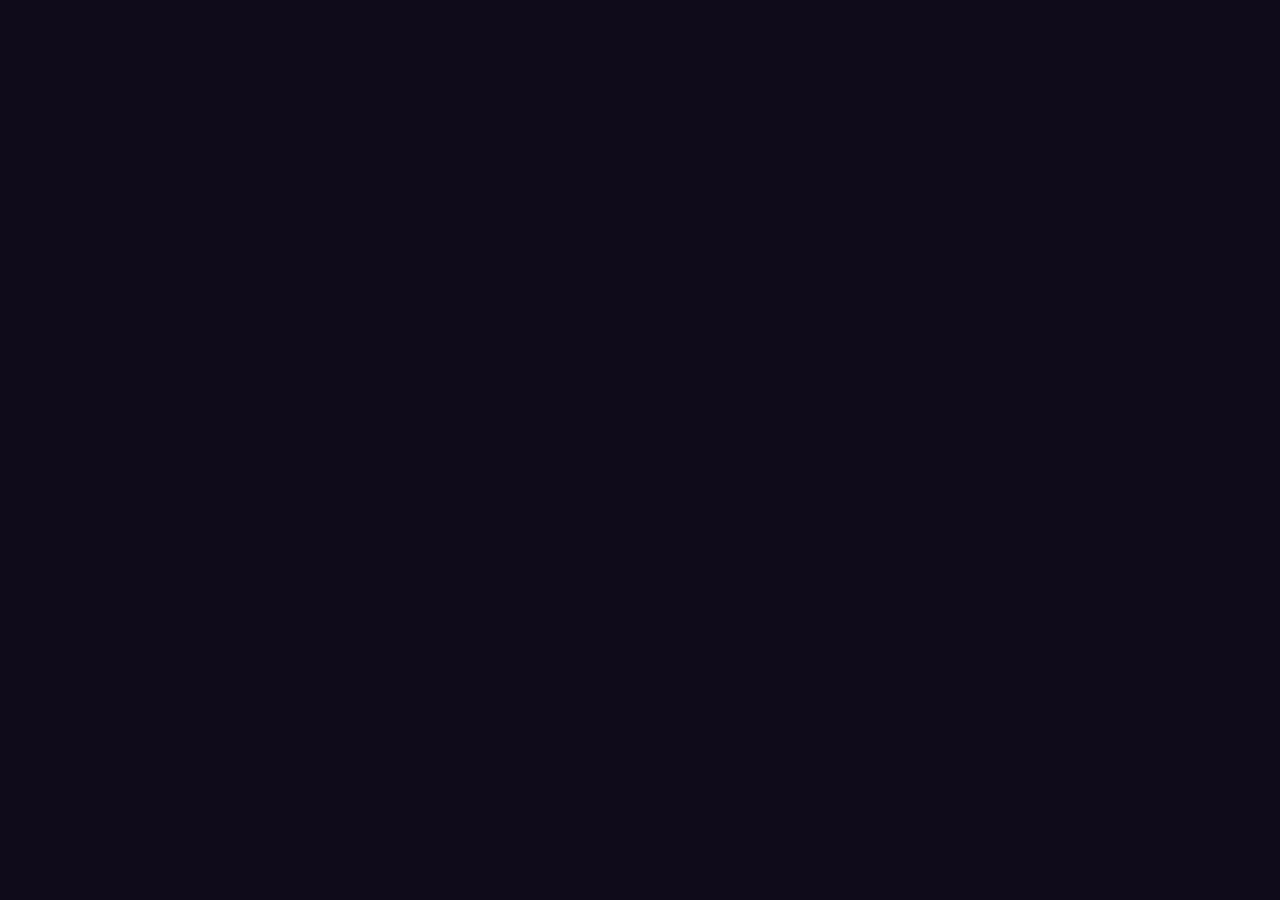
==== index.html @ a84cd0fb "Add joke generator single-page React app Single-file React app that calls the Anthropic Messages API" ====
<!DOCTYPE html>
<html lang="en">
  <head>
    <meta charset="UTF-8" />
    <meta name="viewport" content="width=device-width, initial-scale=1.0" />
    <title>Joke Generator</title>
    <script src="https://cdn.tailwindcss.com"></script>
    <script src="https://unpkg.com/react@18/umd/react.production.min.js"></script>
    <script src="https://unpkg.com/react-dom@18/umd/react-dom.production.min.js"></script>
    <script src="https://unpkg.com/@babel/standalone/babel.min.js"></script>
    <link
      href="https://fonts.googleapis.com/css2?family=Inter:wght@400;500;600;700;800&display=swap"
      rel="stylesheet"
    />
    <script>
      tailwind.config = {
        theme: {
          extend: {
            fontFamily: {
              sans: ["Inter", "system-ui", "sans-serif"],
            },
            colors: {
              stage: {
                900: "#0f0b1a",
                800: "#1a1328",
                700: "#251c36",
                600: "#302544",
              },
              spotlight: {
                400: "#f5c542",
                500: "#e5a828",
                600: "#c98f1a",
              },
              neon: {
                pink: "#ff6b9d",
                purple: "#c084fc",
                blue: "#60a5fa",
              },
            },
          },
        },
      };
    </script>
    <style>
      body {
        background-color: #0f0b1a;
      }
      @keyframes fadeInUp {
        from {
          opacity: 0;
          transform: translateY(20px);
        }
        to {
          opacity: 1;
          transform: translateY(0);
        }
      }
      @keyframes shimmer {
        0% {
          background-position: -200% 0;
        }
        100% {
          background-position: 200% 0;
        }
      }
      @keyframes pulse-glow {
        0%,
        100% {
          box-shadow: 0 0 20px rgba(245, 197, 66, 0.15);
        }
        50% {
          box-shadow: 0 0 40px rgba(245, 197, 66, 0.3);
        }
      }
      @keyframes spotlight-sweep {
        0% {
          opacity: 0.03;
          transform: translateX(-50%) rotate(-5deg);
        }
        50% {
          opacity: 0.07;
          transform: translateX(0%) rotate(0deg);
        }
        100% {
          opacity: 0.03;
          transform: translateX(50%) rotate(5deg);
        }
      }
      .joke-card-enter {
        animation: fadeInUp 0.4s ease-out forwards;
      }
      .shimmer-loading {
        background: linear-gradient(
          90deg,
          #251c36 25%,
          #302544 50%,
          #251c36 75%
        );
        background-size: 200% 100%;
        animation: shimmer 1.5s infinite;
      }
      .spotlight-bg {
        animation: spotlight-sweep 8s ease-in-out infinite alternate;
      }
      .input-glow:focus {
        animation: pulse-glow 2s ease-in-out infinite;
      }
    </style>
  </head>
  <body class="font-sans text-white min-h-screen">
    <div id="root"></div>
    <script type="text/babel">
      const { useState, useRef, useCallback } = React;

      const ANTHROPIC_SYSTEM_PROMPT = `You are a world-class comedy writer specializing in observational humor, in the style of Jerry Seinfeld, John Mulaney, and Nate Bargatze. Your job is to write brilliant, clean jokes about a given topic.

Rules:
- Write between 5 and 10 jokes
- Every joke must be CLEAN and family-friendly. No profanity, no shock humor, no crude or sexual content.
- Focus on observational comedy: find the absurdity in everyday things, clever wordplay, and smart setups with satisfying punchlines.
- Mix formats: some one-liners, some short setup-punchline jokes, and some brief observational bits (2-3 sentences max).
- Be witty and intelligent. Reward the audience for thinking.
- Avoid hacky, groan-worthy puns or generic dad jokes. If you use a pun, it must be genuinely clever.
- Each joke should feel like it could be part of a stand-up set — natural, conversational, with good rhythm.
- Do NOT repeat the same structural pattern for every joke. Vary the format and approach.

Output format:
Return ONLY a JSON array of strings, where each string is one joke. No markdown, no commentary, no numbering inside the strings. Example:
["First joke here.", "Second joke here. With a punchline.", "Third joke."]`;

      function MicrophoneIcon({ className }) {
        return (
          <svg
            className={className}
            viewBox="0 0 24 24"
            fill="none"
            stroke="currentColor"
            strokeWidth="1.5"
            strokeLinecap="round"
            strokeLinejoin="round"
          >
            <path d="M12 1a3 3 0 0 0-3 3v8a3 3 0 0 0 6 0V4a3 3 0 0 0-3-3z" />
            <path d="M19 10v2a7 7 0 0 1-14 0v-2" />
            <line x1="12" y1="19" x2="12" y2="23" />
            <line x1="8" y1="23" x2="16" y2="23" />
          </svg>
        );
      }

      function CopyIcon({ className }) {
        return (
          <svg
            className={className}
            viewBox="0 0 24 24"
            fill="none"
            stroke="currentColor"
            strokeWidth="2"
            strokeLinecap="round"
            strokeLinejoin="round"
          >
            <rect x="9" y="9" width="13" height="13" rx="2" ry="2" />
            <path d="M5 15H4a2 2 0 0 1-2-2V4a2 2 0 0 1 2-2h9a2 2 0 0 1 2 2v1" />
          </svg>
        );
      }

      function CheckIcon({ className }) {
        return (
          <svg
            className={className}
            viewBox="0 0 24 24"
            fill="none"
            stroke="currentColor"
            strokeWidth="2"
            strokeLinecap="round"
            strokeLinejoin="round"
          >
            <polyline points="20 6 9 17 4 12" />
          </svg>
        );
      }

      function SparkleIcon({ className }) {
        return (
          <svg className={className} viewBox="0 0 24 24" fill="currentColor">
            <path d="M12 0L14.59 8.41L23 11L14.59 13.59L12 22L9.41 13.59L1 11L9.41 8.41L12 0Z" />
          </svg>
        );
      }

      function JokeCard({ joke, index, total }) {
        const [copied, setCopied] = useState(false);

        const handleCopy = useCallback(() => {
          navigator.clipboard.writeText(joke).then(() => {
            setCopied(true);
            setTimeout(() => setCopied(false), 2000);
          });
        }, [joke]);

        return (
          <div
            className="joke-card-enter group relative"
            style={{ animationDelay: `${index * 80}ms`, opacity: 0 }}
          >
            <div className="relative bg-gradient-to-br from-stage-700/80 to-stage-800/80 backdrop-blur-sm border border-white/[0.06] rounded-2xl p-6 hover:border-spotlight-400/20 transition-all duration-300 hover:shadow-lg hover:shadow-spotlight-400/5">
              <div className="flex items-start gap-4">
                <span className="flex-shrink-0 w-8 h-8 rounded-full bg-spotlight-400/10 text-spotlight-400 flex items-center justify-center text-sm font-semibold border border-spotlight-400/20">
                  {index + 1}
                </span>
                <p className="flex-1 text-gray-200 leading-relaxed text-[15px] pt-1">
                  {joke}
                </p>
                <button
                  onClick={handleCopy}
                  className="flex-shrink-0 p-2 rounded-lg text-gray-500 hover:text-spotlight-400 hover:bg-spotlight-400/10 transition-all duration-200 opacity-0 group-hover:opacity-100"
                  title="Copy joke"
                >
                  {copied ? (
                    <CheckIcon className="w-4 h-4 text-green-400" />
                  ) : (
                    <CopyIcon className="w-4 h-4" />
                  )}
                </button>
              </div>
            </div>
          </div>
        );
      }

      function LoadingSkeleton() {
        const messages = [
          "Writing material\u2026",
          "Workshopping punchlines\u2026",
          "Timing the delivery\u2026",
          "Rehearsing in the mirror\u2026",
          "Reading the room\u2026",
        ];
        const [msgIndex, setMsgIndex] = useState(0);

        React.useEffect(() => {
          const interval = setInterval(() => {
            setMsgIndex((i) => (i + 1) % messages.length);
          }, 2200);
          return () => clearInterval(interval);
        }, []);

        return (
          <div className="space-y-4 mt-10">
            <div className="flex items-center justify-center gap-3 mb-8">
              <div className="relative">
                <MicrophoneIcon className="w-6 h-6 text-spotlight-400 animate-bounce" />
              </div>
              <p className="text-spotlight-400 font-medium text-lg">
                {messages[msgIndex]}
              </p>
            </div>
            {[...Array(5)].map((_, i) => (
              <div
                key={i}
                className="shimmer-loading rounded-2xl h-24"
                style={{ animationDelay: `${i * 200}ms` }}
              />
            ))}
          </div>
        );
      }

      function ApiKeyModal({ onSubmit }) {
        const [key, setKey] = useState("");

        return (
          <div className="fixed inset-0 bg-black/70 backdrop-blur-sm flex items-center justify-center z-50 p-4">
            <div className="bg-stage-700 border border-white/10 rounded-2xl p-8 max-w-md w-full shadow-2xl">
              <h2 className="text-xl font-bold text-white mb-2">
                API Key Required
              </h2>
              <p className="text-gray-400 text-sm mb-6">
                Enter your Anthropic API key to generate jokes. Your key stays
                in your browser and is never stored on any server.
              </p>
              <input
                type="password"
                value={key}
                onChange={(e) => setKey(e.target.value)}
                placeholder="sk-ant-..."
                className="w-full bg-stage-900 border border-white/10 rounded-xl px-4 py-3 text-white placeholder-gray-500 focus:outline-none focus:border-spotlight-400/50 mb-4 text-sm"
                onKeyDown={(e) => {
                  if (e.key === "Enter" && key.trim()) onSubmit(key.trim());
                }}
              />
              <button
                onClick={() => key.trim() && onSubmit(key.trim())}
                disabled={!key.trim()}
                className="w-full bg-spotlight-400 hover:bg-spotlight-500 disabled:opacity-40 disabled:cursor-not-allowed text-stage-900 font-semibold py-3 rounded-xl transition-colors"
              >
                Save & Continue
              </button>
            </div>
          </div>
        );
      }

      function App() {
        const [apiKey, setApiKey] = useState(
          () => localStorage.getItem("anthropic_api_key") || ""
        );
        const [topic, setTopic] = useState("");
        const [jokes, setJokes] = useState([]);
        const [loading, setLoading] = useState(false);
        const [error, setError] = useState("");
        const [lastTopic, setLastTopic] = useState("");
        const [showKeyModal, setShowKeyModal] = useState(!apiKey);
        const inputRef = useRef(null);
        const resultsRef = useRef(null);

        const handleApiKey = useCallback((key) => {
          setApiKey(key);
          localStorage.setItem("anthropic_api_key", key);
          setShowKeyModal(false);
        }, []);

        const generateJokes = useCallback(
          async (subject) => {
            if (!subject.trim() || !apiKey) return;

            setLoading(true);
            setError("");
            setJokes([]);
            setLastTopic(subject.trim());

            try {
              const response = await fetch(
                "https://api.anthropic.com/v1/messages",
                {
                  method: "POST",
                  headers: {
                    "Content-Type": "application/json",
                    "x-api-key": apiKey,
                    "anthropic-version": "2023-06-01",
                    "anthropic-dangerous-direct-browser-access": "true",
                  },
                  body: JSON.stringify({
                    model: "claude-sonnet-4-20250514",
                    max_tokens: 1500,
                    system: ANTHROPIC_SYSTEM_PROMPT,
                    messages: [
                      {
                        role: "user",
                        content: `Write jokes about: ${subject.trim()}`,
                      },
                    ],
                  }),
                }
              );

              if (!response.ok) {
                const errBody = await response.json().catch(() => null);
                if (response.status === 401) {
                  localStorage.removeItem("anthropic_api_key");
                  setApiKey("");
                  setShowKeyModal(true);
                  throw new Error(
                    "Invalid API key. Please enter a valid key."
                  );
                }
                throw new Error(
                  errBody?.error?.message ||
                    `API error (${response.status})`
                );
              }

              const data = await response.json();
              const text = data.content?.[0]?.text || "";

              const jsonMatch = text.match(/\[[\s\S]*\]/);
              if (!jsonMatch) {
                throw new Error("Unexpected response format.");
              }

              const parsed = JSON.parse(jsonMatch[0]);
              if (!Array.isArray(parsed) || parsed.length === 0) {
                throw new Error("No jokes were generated. Try again!");
              }

              setJokes(parsed);

              setTimeout(() => {
                resultsRef.current?.scrollIntoView({
                  behavior: "smooth",
                  block: "start",
                });
              }, 100);
            } catch (err) {
              setError(err.message || "Something went wrong. Please try again.");
            } finally {
              setLoading(false);
            }
          },
          [apiKey]
        );

        const handleSubmit = useCallback(
          (e) => {
            e.preventDefault();
            generateJokes(topic);
          },
          [topic, generateJokes]
        );

        const handleReset = useCallback(() => {
          setTopic("");
          setJokes([]);
          setError("");
          setLastTopic("");
          inputRef.current?.focus();
        }, []);

        const handleRegenerate = useCallback(() => {
          generateJokes(lastTopic);
        }, [lastTopic, generateJokes]);

        const suggestions = [
          "Airports",
          "Dating apps",
          "Working from home",
          "Cats vs Dogs",
          "Spreadsheets",
          "Grocery stores",
        ];

        return (
          <div className="min-h-screen relative overflow-hidden">
            {/* Background effects */}
            <div className="fixed inset-0 pointer-events-none">
              <div
                className="spotlight-bg absolute top-0 left-1/2 w-[800px] h-[600px] bg-gradient-to-b from-spotlight-400/5 to-transparent"
                style={{
                  clipPath: "polygon(40% 0%, 60% 0%, 80% 100%, 20% 100%)",
                }}
              />
              <div className="absolute top-0 left-0 w-full h-full bg-[radial-gradient(ellipse_at_top,_rgba(192,132,252,0.04)_0%,_transparent_60%)]" />
            </div>

            {showKeyModal && <ApiKeyModal onSubmit={handleApiKey} />}

            <div className="relative z-10 max-w-3xl mx-auto px-4 py-12 sm:py-20">
              {/* Header */}
              <header className="text-center mb-12">
                <div className="inline-flex items-center gap-3 mb-6">
                  <div className="p-3 rounded-2xl bg-spotlight-400/10 border border-spotlight-400/20">
                    <MicrophoneIcon className="w-8 h-8 text-spotlight-400" />
                  </div>
                </div>
                <h1 className="text-4xl sm:text-5xl font-extrabold tracking-tight mb-3">
                  <span className="bg-gradient-to-r from-white via-gray-100 to-gray-300 bg-clip-text text-transparent">
                    Joke Generator
                  </span>
                </h1>
                <p className="text-gray-400 text-lg max-w-md mx-auto">
                  Enter any topic and get instant observational comedy, powered
                  by AI.
                </p>
              </header>

              {/* Input Form */}
              <form onSubmit={handleSubmit} className="mb-6">
                <div className="relative">
                  <input
                    ref={inputRef}
                    type="text"
                    value={topic}
                    onChange={(e) => setTopic(e.target.value)}
                    placeholder='Try "airports" or "online shopping"'
                    disabled={loading}
                    className="input-glow w-full bg-stage-700/60 backdrop-blur border border-white/[0.08] rounded-2xl pl-5 pr-44 py-5 text-white text-lg placeholder-gray-500 focus:outline-none focus:border-spotlight-400/40 transition-all duration-300 disabled:opacity-50"
                  />
                  <button
                    type="submit"
                    disabled={loading || !topic.trim()}
                    className="absolute right-2 top-1/2 -translate-y-1/2 bg-gradient-to-r from-spotlight-400 to-spotlight-500 hover:from-spotlight-500 hover:to-spotlight-600 disabled:from-gray-600 disabled:to-gray-700 disabled:cursor-not-allowed text-stage-900 font-bold px-6 py-3 rounded-xl transition-all duration-200 flex items-center gap-2 text-sm"
                  >
                    Make Me Laugh
                    <span className="text-base">🎤</span>
                  </button>
                </div>
              </form>

              {/* Suggestion chips */}
              {!jokes.length && !loading && (
                <div className="flex flex-wrap justify-center gap-2 mb-10">
                  {suggestions.map((s) => (
                    <button
                      key={s}
                      onClick={() => {
                        setTopic(s);
                        generateJokes(s);
                      }}
                      className="px-4 py-2 rounded-full bg-stage-700/50 border border-white/[0.06] text-gray-400 text-sm hover:text-spotlight-400 hover:border-spotlight-400/30 hover:bg-spotlight-400/5 transition-all duration-200"
                    >
                      {s}
                    </button>
                  ))}
                </div>
              )}

              {/* Error */}
              {error && (
                <div className="bg-red-500/10 border border-red-500/20 rounded-2xl p-4 mb-6 text-center">
                  <p className="text-red-400 text-sm">{error}</p>
                  <button
                    onClick={() => setError("")}
                    className="text-red-400/60 hover:text-red-400 text-xs mt-2 underline"
                  >
                    Dismiss
                  </button>
                </div>
              )}

              {/* Loading */}
              {loading && <LoadingSkeleton />}

              {/* Results */}
              {jokes.length > 0 && !loading && (
                <div ref={resultsRef}>
                  <div className="flex items-center justify-between mb-6">
                    <div className="flex items-center gap-2">
                      <SparkleIcon className="w-4 h-4 text-spotlight-400" />
                      <h2 className="text-lg font-semibold text-white">
                        Jokes about{" "}
                        <span className="text-spotlight-400">
                          {lastTopic}
                        </span>
                      </h2>
                    </div>
                    <span className="text-gray-500 text-sm">
                      {jokes.length} jokes
                    </span>
                  </div>

                  <div className="space-y-3">
                    {jokes.map((joke, i) => (
                      <JokeCard
                        key={`${lastTopic}-${i}`}
                        joke={joke}
                        index={i}
                        total={jokes.length}
                      />
                    ))}
                  </div>

                  {/* Action buttons */}
                  <div className="flex flex-col sm:flex-row items-center justify-center gap-3 mt-10">
                    <button
                      onClick={handleRegenerate}
                      className="w-full sm:w-auto px-6 py-3 rounded-xl bg-stage-700/60 border border-white/[0.08] text-white font-medium hover:border-spotlight-400/30 hover:text-spotlight-400 transition-all duration-200 flex items-center justify-center gap-2"
                    >
                      <svg
                        className="w-4 h-4"
                        viewBox="0 0 24 24"
                        fill="none"
                        stroke="currentColor"
                        strokeWidth="2"
                        strokeLinecap="round"
                        strokeLinejoin="round"
                      >
                        <polyline points="23 4 23 10 17 10" />
                        <polyline points="1 20 1 14 7 14" />
                        <path d="M3.51 9a9 9 0 0 1 14.85-3.36L23 10M1 14l4.64 4.36A9 9 0 0 0 20.49 15" />
                      </svg>
                      Fresh Material
                    </button>
                    <button
                      onClick={handleReset}
                      className="w-full sm:w-auto px-6 py-3 rounded-xl bg-stage-700/60 border border-white/[0.08] text-gray-400 font-medium hover:border-white/20 hover:text-white transition-all duration-200"
                    >
                      Try Another Topic
                    </button>
                  </div>
                </div>
              )}

              {/* Footer */}
              <footer className="text-center mt-20 text-gray-600 text-xs">
                <p>
                  Powered by Claude &middot; Observational comedy on demand
                </p>
                {apiKey && (
                  <button
                    onClick={() => setShowKeyModal(true)}
                    className="text-gray-600 hover:text-gray-400 underline mt-1"
                  >
                    Change API key
                  </button>
                )}
              </footer>
            </div>
          </div>
        );
      }

      const root = ReactDOM.createRoot(document.getElementById("root"));
      root.render(<App />);
    </script>
  </body>
</html>
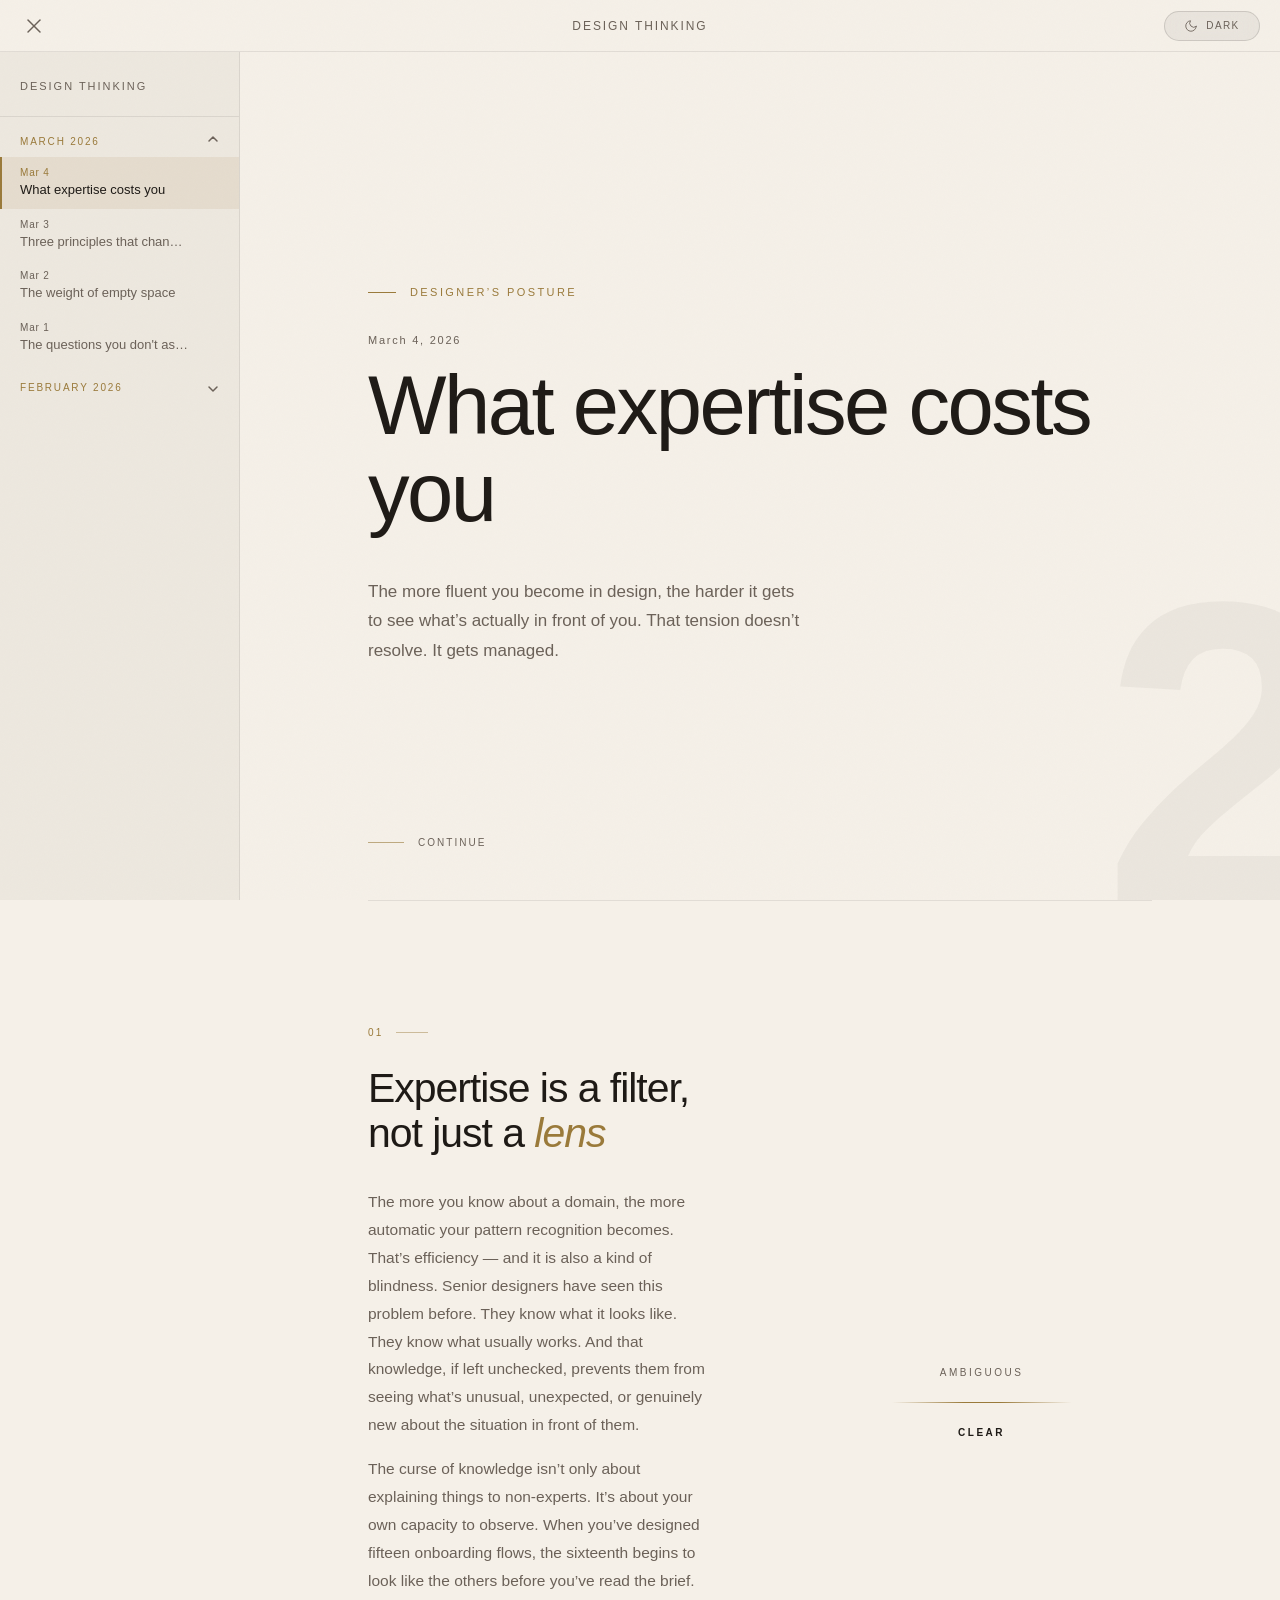
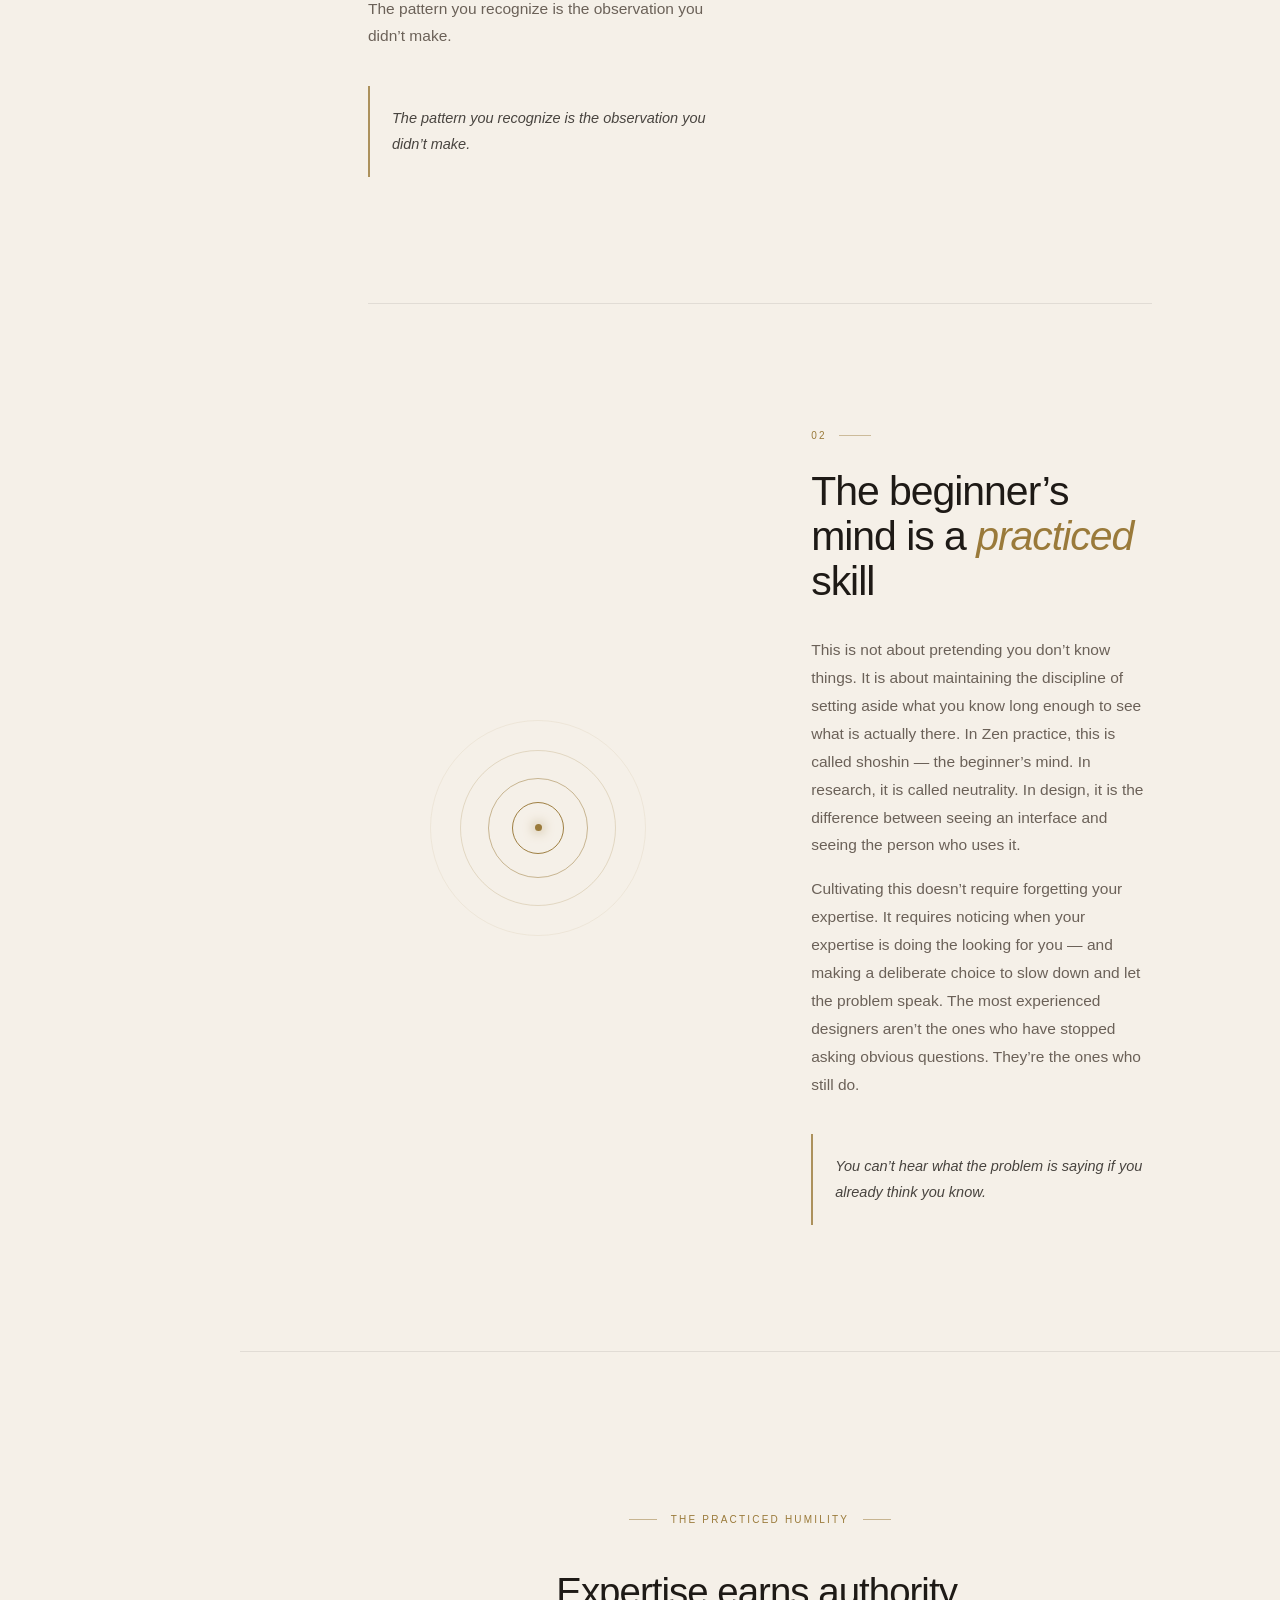
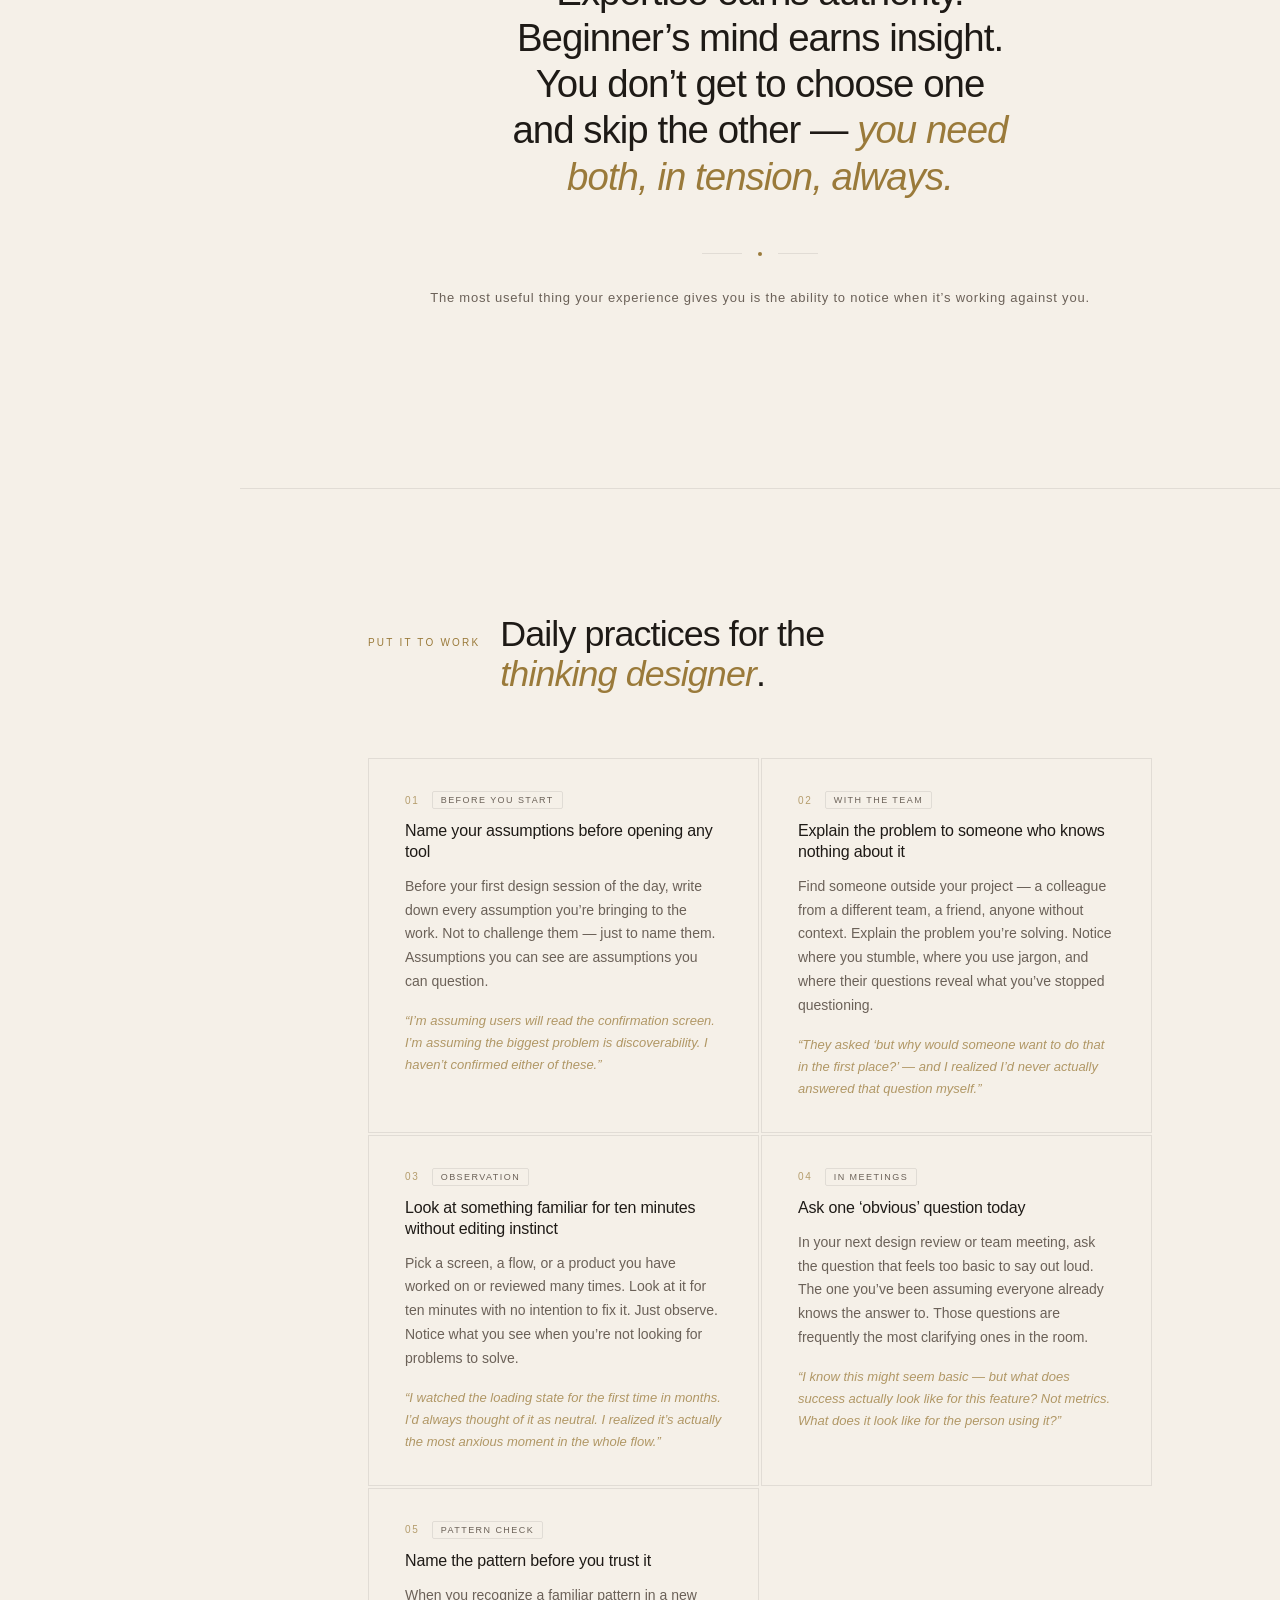
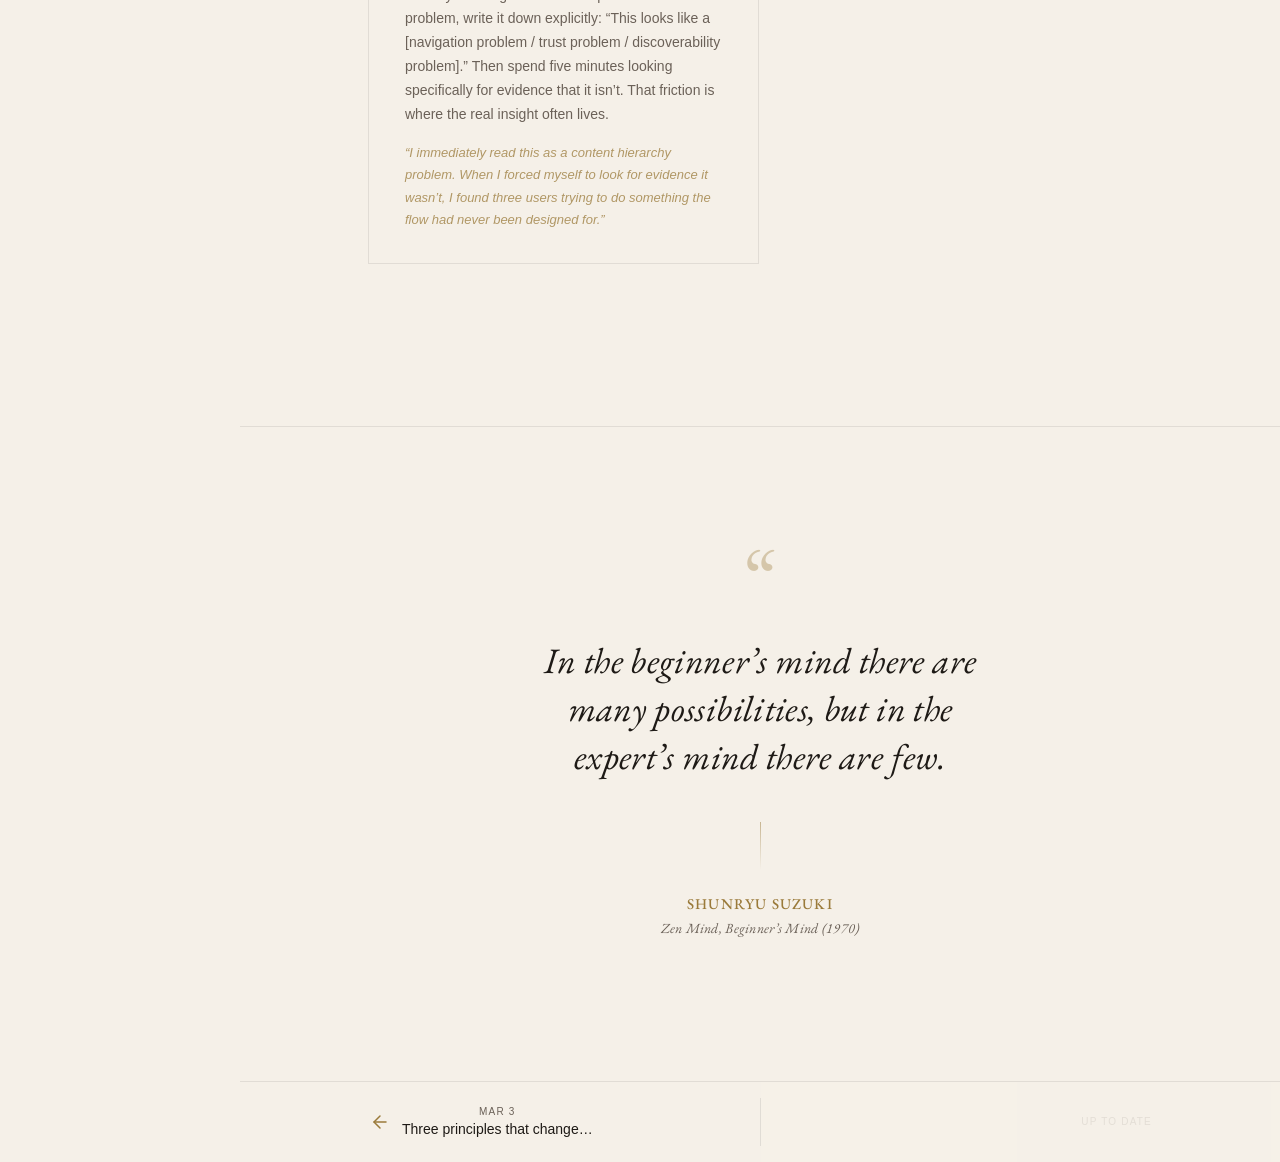
==== commit 2e3ecbd2: "Refactor DesignThink into modular file structure - Extract all CSS into style.css (fix --bg-alt CSS " ====
--- a/index.html
+++ b/index.html
@@ -1,606 +1,723 @@
 <!DOCTYPE html>
 <html lang="en">
-  <head>
-    <meta charset="UTF-8" />
-    <meta name="viewport" content="width=device-width, initial-scale=1.0" />
-    <title>Joke Generator</title>
-    <script src="https://cdn.tailwindcss.com"></script>
-    <script src="https://unpkg.com/react@18/umd/react.production.min.js"></script>
-    <script src="https://unpkg.com/react-dom@18/umd/react-dom.production.min.js"></script>
-    <script src="https://unpkg.com/@babel/standalone/babel.min.js"></script>
-    <link
-      href="https://fonts.googleapis.com/css2?family=Inter:wght@400;500;600;700;800&display=swap"
-      rel="stylesheet"
-    />
-    <script>
-      tailwind.config = {
-        theme: {
-          extend: {
-            fontFamily: {
-              sans: ["Inter", "system-ui", "sans-serif"],
-            },
-            colors: {
-              stage: {
-                900: "#0f0b1a",
-                800: "#1a1328",
-                700: "#251c36",
-                600: "#302544",
-              },
-              spotlight: {
-                400: "#f5c542",
-                500: "#e5a828",
-                600: "#c98f1a",
-              },
-              neon: {
-                pink: "#ff6b9d",
-                purple: "#c084fc",
-                blue: "#60a5fa",
-              },
-            },
-          },
-        },
-      };
-    </script>
-    <style>
-      body {
-        background-color: #0f0b1a;
-      }
-      @keyframes fadeInUp {
-        from {
-          opacity: 0;
-          transform: translateY(20px);
+<head>
+  <meta charset="UTF-8">
+  <meta name="viewport" content="width=device-width, initial-scale=1.0, viewport-fit=cover">
+  <meta name="apple-mobile-web-app-capable" content="yes">
+  <meta name="apple-mobile-web-app-status-bar-style" content="black-translucent">
+  <title>Design Thinking — Daily Blog</title>
+  <link rel="preconnect" href="https://fonts.googleapis.com">
+  <link rel="preconnect" href="https://fonts.gstatic.com" crossorigin>
+  <link href="https://fonts.googleapis.com/css2?family=EB+Garamond:ital,wght@0,400;0,500;1,400;1,500&display=swap" rel="stylesheet">
+  <link rel="stylesheet" href="style.css">
+</head>
+<body>
+
+  <!-- ─── TOP BAR ─── -->
+  <header class="top-bar">
+    <button class="hamburger-btn" id="hamburgerBtn" aria-label="Toggle navigation">
+      <svg id="hamburgerIcon" viewBox="0 0 18 18" xmlns="http://www.w3.org/2000/svg">
+        <line x1="2" y1="4.5" x2="16" y2="4.5"/>
+        <line x1="2" y1="9"   x2="16" y2="9"/>
+        <line x1="2" y1="13.5" x2="16" y2="13.5"/>
+      </svg>
+    </button>
+
+    <span class="top-bar-title">Design Thinking</span>
+
+    <button class="theme-toggle" id="themeToggle" aria-label="Toggle color mode">
+      <span class="theme-toggle-icon" id="themeIcon">
+        <svg id="iconSun" viewBox="0 0 24 24" xmlns="http://www.w3.org/2000/svg">
+          <circle cx="12" cy="12" r="4"/>
+          <line x1="12" y1="2"  x2="12" y2="5"/>
+          <line x1="12" y1="19" x2="12" y2="22"/>
+          <line x1="2"  y1="12" x2="5"  y2="12"/>
+          <line x1="19" y1="12" x2="22" y2="12"/>
+          <line x1="4.22"  y1="4.22"  x2="6.34"  y2="6.34"/>
+          <line x1="17.66" y1="17.66" x2="19.78" y2="19.78"/>
+          <line x1="19.78" y1="4.22"  x2="17.66" y2="6.34"/>
+          <line x1="6.34"  y1="17.66" x2="4.22"  y2="19.78"/>
+        </svg>
+        <svg id="iconMoon" viewBox="0 0 24 24" xmlns="http://www.w3.org/2000/svg" style="display:none">
+          <path d="M21 12.79A9 9 0 1 1 11.21 3 7 7 0 0 0 21 12.79z"/>
+        </svg>
+      </span>
+      <span class="theme-toggle-label" id="themeLabel">Light</span>
+    </button>
+  </header>
+
+  <!-- ─── SIDEBAR BACKDROP ─── -->
+  <div class="sidebar-backdrop" id="sidebarBackdrop"></div>
+
+  <!-- ─── SIDEBAR ─── -->
+  <nav class="sidebar" id="sidebar" aria-label="Blog entries">
+    <div class="sidebar-inner">
+      <div class="sidebar-blog-title">Design Thinking</div>
+      <div id="sidebarNav"></div>
+    </div>
+  </nav>
+
+  <!-- ─── LAYOUT ─── -->
+  <div class="layout">
+    <main class="main-content" id="mainContent" role="main">
+      <div class="loading-state">Loading&hellip;</div>
+    </main>
+  </div>
+
+  <script>
+    // ═══════════════════════════════════════════════════════════════
+    // DATA — fetched from manifest.json and individual entry files
+    // ═══════════════════════════════════════════════════════════════
+
+    let MANIFEST = [];                 // [{date, type, title, month?}]
+    const ENTRY_CACHE = new Map();     // date → full entry object
+
+    async function fetchManifest() {
+      const res = await fetch('./manifest.json');
+      if (!res.ok) throw new Error(`Failed to load manifest (${res.status})`);
+      MANIFEST = await res.json();
+    }
+
+    async function fetchEntry(date) {
+      if (ENTRY_CACHE.has(date)) return ENTRY_CACHE.get(date);
+      const [y, m] = date.split('-');
+      const res = await fetch(`./entries/${y}-${m}/${date}.json`);
+      if (!res.ok) throw new Error(`Failed to load entry ${date} (${res.status})`);
+      const data = await res.json();
+      ENTRY_CACHE.set(date, data);
+      return data;
+    }
+
+    // ═══════════════════════════════════════════════════════════════
+    // HELPERS
+    // ═══════════════════════════════════════════════════════════════
+
+    function formatDate(dateStr) {
+      const [y, m, d] = dateStr.split('-').map(Number);
+      const date = new Date(y, m - 1, d);
+      return date.toLocaleDateString('en-US', { month: 'short', day: 'numeric' });
+    }
+
+    function formatDateLong(dateStr) {
+      const [y, m, d] = dateStr.split('-').map(Number);
+      const date = new Date(y, m - 1, d);
+      return date.toLocaleDateString('en-US', { month: 'long', day: 'numeric', year: 'numeric' });
+    }
+
+    function getMonthKey(dateStr) {
+      const [y, m] = dateStr.split('-');
+      return `${y}-${m}`;
+    }
+
+    function formatMonthLabel(monthKey) {
+      const [y, m] = monthKey.split('-').map(Number);
+      const date = new Date(y, m - 1, 1);
+      return date.toLocaleDateString('en-US', { month: 'long', year: 'numeric' });
+    }
+
+    function truncateTitle(title, maxLen = 28) {
+      if (title.length <= maxLen) return title;
+      return title.slice(0, maxLen).trim() + '\u2026';
+    }
+
+    // ═══════════════════════════════════════════════════════════════
+    // VISUAL BUILDERS
+    // ═══════════════════════════════════════════════════════════════
+
+    function buildRingsVisual() {
+      return `<div class="visual-rings">
+        <div class="ring ring-4"></div>
+        <div class="ring ring-3"></div>
+        <div class="ring ring-2"></div>
+        <div class="ring ring-1"></div>
+        <div class="ring-dot"></div>
+      </div>`;
+    }
+
+    function buildClarityVisual() {
+      return `<div class="visual-clarity">
+        <span class="clarity-label clarity-top">Ambiguous</span>
+        <div class="clarity-beam"></div>
+        <span class="clarity-label clarity-bottom">Clear</span>
+      </div>`;
+    }
+
+    function buildFrameVisual() {
+      return `<div class="visual-frame-wrap">
+        <svg class="frame-svg" viewBox="0 0 200 200" xmlns="http://www.w3.org/2000/svg">
+          <rect class="frame-outer" x="8"  y="8"  width="184" height="184" rx="2"/>
+          <rect class="frame-inner" x="32" y="32" width="136" height="136" rx="1"/>
+          <line class="frame-cross-h" x1="8" y1="100" x2="192" y2="100"/>
+          <line class="frame-cross-v" x1="100" y1="8" x2="100" y2="192"/>
+          <circle class="frame-center" cx="100" cy="100" r="3"/>
+        </svg>
+      </div>`;
+    }
+
+    function buildVisual(type) {
+      if (type === 'rings')   return buildRingsVisual();
+      if (type === 'clarity') return buildClarityVisual();
+      if (type === 'frame')   return buildFrameVisual();
+      return '';
+    }
+
+    // ═══════════════════════════════════════════════════════════════
+    // RENDER ENTRY
+    // ═══════════════════════════════════════════════════════════════
+
+    let currentRevealObserver = null;
+
+    function renderEntry(entry, isFirstLoad) {
+      if (entry.type === 'summary') {
+        renderSummary(entry);
+        return;
+      }
+
+      const main = document.getElementById('mainContent');
+      const entryIndex = MANIFEST.findIndex(e => e.date === entry.date);
+      const prevMeta = entryIndex > 0 ? MANIFEST[entryIndex - 1] : null;
+      const nextMeta = entryIndex < MANIFEST.length - 1 ? MANIFEST[entryIndex + 1] : null;
+
+      const principleCount = entry.principles.length;
+
+      const principlesHTML = entry.principles.map((p, i) => {
+        const isEven = i % 2 === 1;
+        const contentHTML = `<div class="principle-content">
+          <div class="principle-label">
+            <span class="principle-num">${p.number}</span>
+            <div class="principle-label-line"></div>
+          </div>
+          <h2 class="principle-headline">${p.headline}</h2>
+          ${p.body.map(para => `<p class="principle-body">${para}</p>`).join('\n')}
+          <blockquote class="principle-callout">${p.callout}</blockquote>
+        </div>`;
+
+        const visualHTML = `<div class="principle-visual">${buildVisual(p.visual)}</div>`;
+
+        return `<article class="principle" data-index="${i + 1}" data-visual="${p.visual}">
+          ${isEven ? visualHTML : contentHTML}
+          ${isEven ? contentHTML : visualHTML}
+        </article>`;
+      }).join('\n');
+
+      const actionsHTML = entry.actions.map((a, i) => `<div class="action-item">
+        <div class="action-meta">
+          <span class="action-num">${String(i + 1).padStart(2, '0')}</span>
+          <span class="action-tag">${a.tag}</span>
+        </div>
+        <div class="action-title">${a.title}</div>
+        <p class="action-desc">${a.desc}</p>
+        <p class="action-example">${a.example}</p>
+      </div>`).join('\n');
+
+      const prevHTML = prevMeta
+        ? `<button class="entry-nav-side left" onclick="navigateTo('${prevMeta.date}')">
+            <span class="entry-nav-arrow">
+              <svg viewBox="0 0 20 20" xmlns="http://www.w3.org/2000/svg">
+                <polyline points="12,4 6,10 12,16"/>
+                <line x1="6" y1="10" x2="18" y2="10"/>
+              </svg>
+            </span>
+            <div class="entry-nav-meta">
+              <span class="entry-nav-date">${formatDate(prevMeta.date)}</span>
+              <span class="entry-nav-title">${truncateTitle(prevMeta.title)}</span>
+            </div>
+          </button>`
+        : `<div class="entry-nav-side left hidden" aria-hidden="true"></div>`;
+
+      const nextHTML = nextMeta
+        ? `<button class="entry-nav-side right" onclick="navigateTo('${nextMeta.date}')">
+            <div class="entry-nav-meta">
+              <span class="entry-nav-date">${formatDate(nextMeta.date)}</span>
+              <span class="entry-nav-title">${truncateTitle(nextMeta.title)}</span>
+            </div>
+            <span class="entry-nav-arrow">
+              <svg viewBox="0 0 20 20" xmlns="http://www.w3.org/2000/svg">
+                <polyline points="8,4 14,10 8,16"/>
+                <line x1="2" y1="10" x2="14" y2="10"/>
+              </svg>
+            </span>
+          </button>`
+        : `<div class="entry-nav-side right disabled" aria-hidden="true">
+            <div class="entry-nav-meta">
+              <span class="entry-nav-date" style="opacity:0.35">Up to date</span>
+            </div>
+          </div>`;
+
+      const heroClass = isFirstLoad ? 'hero' : 'hero compact';
+
+      main.innerHTML = `
+        <section class="${heroClass}">
+          <div class="hero-eyebrow">${entry.theme}</div>
+          <div class="hero-date">${formatDateLong(entry.date)}</div>
+          <h1 class="hero-headline">${entry.title}</h1>
+          <p class="hero-body">${entry.subtitle}</p>
+          ${isFirstLoad ? `<div class="hero-scroll-hint">
+            <div class="scroll-line"></div>
+            <span class="scroll-label">Continue</span>
+          </div>` : ''}
+          <div class="hero-ghost" aria-hidden="true">${principleCount}</div>
+        </section>
+
+        <div class="principles">
+          ${principlesHTML}
+        </div>
+
+        <section class="coda">
+          <div class="coda-eyebrow">${entry.coda.eyebrow}</div>
+          <p class="coda-quote">${entry.coda.quote}</p>
+          <div class="coda-divider">
+            <div class="coda-divider-line"></div>
+            <div class="coda-divider-dot"></div>
+            <div class="coda-divider-line"></div>
+          </div>
+          <p class="coda-footer">${entry.coda.footer}</p>
+        </section>
+
+        <section class="actions">
+          <div class="actions-header">
+            <span class="actions-eyebrow">Put it to work</span>
+            <h2 class="actions-headline">Daily practices for the<br><em>thinking designer</em>.</h2>
+          </div>
+          <div class="actions-grid">
+            ${actionsHTML}
+          </div>
+        </section>
+
+        <section class="closing-quote">
+          <div class="closing-quote-mark">&ldquo;</div>
+          <p class="closing-quote-text">${entry.closingQuote.text}</p>
+          <div class="closing-quote-rule"></div>
+          <div class="closing-quote-attribution">${entry.closingQuote.attribution}</div>
+          <div class="closing-quote-role">${entry.closingQuote.role}</div>
+        </section>
+
+        <nav class="entry-nav" aria-label="Entry navigation">
+          ${prevHTML}
+          <div class="entry-nav-divider"></div>
+          ${nextHTML}
+        </nav>
+      `;
+
+      document.title = `${entry.title} \u2014 Design Thinking`;
+      setupScrollReveal();
+      updateSidebarActive(entry.date);
+    }
+
+    // ═══════════════════════════════════════════════════════════════
+    // SCROLL REVEAL
+    // ═══════════════════════════════════════════════════════════════
+
+    function setupScrollReveal() {
+      if (currentRevealObserver) {
+        currentRevealObserver.disconnect();
+      }
+
+      currentRevealObserver = new IntersectionObserver((entries) => {
+        entries.forEach(entry => {
+          if (!entry.isIntersecting) return;
+
+          const el = entry.target;
+          el.classList.add('visible');
+
+          const clarityVisual = el.querySelector('.visual-clarity');
+          if (clarityVisual) {
+            setTimeout(() => {
+              clarityVisual.querySelector('.clarity-beam')?.classList.add('extended');
+              clarityVisual.querySelector('.clarity-top')?.classList.add('sharpened');
+              clarityVisual.querySelector('.clarity-bottom')?.classList.add('sharpened');
+            }, 200);
+          }
+
+          const frameWrap = el.querySelector('.visual-frame-wrap');
+          if (frameWrap) {
+            setTimeout(() => {
+              frameWrap.classList.add('frame-drawn');
+            }, 200);
+          }
+
+          currentRevealObserver.unobserve(el);
+        });
+      }, { threshold: 0.2 });
+
+      document.querySelectorAll('.principle, .coda, .actions, .closing-quote').forEach(el => {
+        currentRevealObserver.observe(el);
+      });
+    }
+
+    // ═══════════════════════════════════════════════════════════════
+    // SIDEBAR BUILDER
+    // ═══════════════════════════════════════════════════════════════
+
+    let isFirstRender = true;
+
+    function buildSidebar() {
+      const nav = document.getElementById('sidebarNav');
+
+      const months = {};
+      [...MANIFEST].reverse().forEach(entry => {
+        const key = getMonthKey(entry.date);
+        if (!months[key]) months[key] = [];
+        months[key].push(entry);
+      });
+
+      let html = '';
+      Object.entries(months).forEach(([monthKey, monthEntries]) => {
+        html += `
+          <div class="sidebar-month" data-month="${monthKey}" id="month-${monthKey}">
+            <div class="sidebar-month-header" onclick="toggleMonth('${monthKey}')">
+              <span class="sidebar-month-label">${formatMonthLabel(monthKey)}</span>
+              <span class="sidebar-month-chevron">
+                <svg viewBox="0 0 12 12" xmlns="http://www.w3.org/2000/svg">
+                  <polyline points="2,4 6,8 10,4"/>
+                </svg>
+              </span>
+            </div>
+            <div class="sidebar-entries">
+              ${monthEntries.map(entry => `
+                <button class="sidebar-entry${entry.type === 'summary' ? ' sidebar-entry--summary' : ''}" data-date="${entry.date}" onclick="navigateTo('${entry.date}')">
+                  <div class="sidebar-entry-date">${entry.type === 'summary' ? '\u2014 ' + entry.month + ' Summary' : formatDate(entry.date)}</div>
+                  <div class="sidebar-entry-title">${entry.type === 'summary' ? 'Monthly Review' : truncateTitle(entry.title, 26)}</div>
+                </button>
+              `).join('')}
+            </div>
+          </div>
+        `;
+      });
+
+      nav.innerHTML = html;
+    }
+
+    function toggleMonth(monthKey) {
+      const monthEl = document.getElementById(`month-${monthKey}`);
+      if (monthEl) {
+        monthEl.classList.toggle('open');
+      }
+    }
+
+    function updateSidebarActive(activeDate) {
+      document.querySelectorAll('.sidebar-entry').forEach(btn => {
+        btn.classList.toggle('active', btn.dataset.date === activeDate);
+      });
+
+      const monthKey = getMonthKey(activeDate);
+      const monthEl = document.getElementById(`month-${monthKey}`);
+      if (monthEl && !monthEl.classList.contains('open')) {
+        monthEl.classList.add('open');
+      }
+    }
+
+    // ═══════════════════════════════════════════════════════════════
+    // HASH ROUTING
+    // ═══════════════════════════════════════════════════════════════
+
+    async function getEntryFromHash() {
+      const hash = window.location.hash.replace('#', '');
+      if (hash) {
+        const found = MANIFEST.find(e => e.date === hash);
+        if (found) return await fetchEntry(hash);
+      }
+      // Default: most recent entry
+      const latest = MANIFEST[MANIFEST.length - 1];
+      return await fetchEntry(latest.date);
+    }
+
+    function navigateTo(date) {
+      window.location.hash = date;
+      if (window.innerWidth <= 768) {
+        closeSidebar();
+      }
+    }
+
+    function renderSummary(entry) {
+      const main = document.getElementById('mainContent');
+      const entryIndex = MANIFEST.findIndex(e => e.date === entry.date);
+      const prevMeta = entryIndex > 0 ? MANIFEST[entryIndex - 1] : null;
+      const nextMeta = entryIndex < MANIFEST.length - 1 ? MANIFEST[entryIndex + 1] : null;
+
+      const themesHTML = entry.themes.map(t => `
+        <div class="summary-theme">
+          <div class="summary-theme-title">${t.title}</div>
+          <p class="summary-theme-body">${t.summary}</p>
+        </div>
+      `).join('');
+
+      const exercisesHTML = entry.exercises.map(ex => `
+        <div class="summary-exercise">
+          <div class="summary-exercise-meta">
+            <span class="summary-exercise-num">${ex.number}</span>
+            <span class="summary-exercise-tag">${ex.duration}</span>
+            <span class="summary-exercise-tag">${ex.format}</span>
+          </div>
+          <div class="summary-exercise-title">${ex.title}</div>
+          <p class="summary-exercise-desc">${ex.desc}</p>
+          <p class="summary-exercise-outcome"><em>Outcome:</em> ${ex.outcome}</p>
+        </div>
+      `).join('');
+
+      const prevNextHTML = `
+        <nav class="entry-nav" aria-label="Entry navigation">
+          ${prevMeta
+            ? `<button class="entry-nav-side left" onclick="navigateTo('${prevMeta.date}')">
+                <span class="entry-nav-arrow">
+                  <svg viewBox="0 0 20 20" xmlns="http://www.w3.org/2000/svg">
+                    <polyline points="12,4 6,10 12,16"/>
+                    <line x1="6" y1="10" x2="18" y2="10"/>
+                  </svg>
+                </span>
+                <div class="entry-nav-meta">
+                  <span class="entry-nav-date">${formatDate(prevMeta.date)}</span>
+                  <span class="entry-nav-title">${truncateTitle(prevMeta.title)}</span>
+                </div>
+              </button>`
+            : `<div class="entry-nav-side left hidden" aria-hidden="true"></div>`}
+          <div class="entry-nav-divider"></div>
+          ${nextMeta
+            ? `<button class="entry-nav-side right" onclick="navigateTo('${nextMeta.date}')">
+                <div class="entry-nav-meta">
+                  <span class="entry-nav-date">${formatDate(nextMeta.date)}</span>
+                  <span class="entry-nav-title">${truncateTitle(nextMeta.title)}</span>
+                </div>
+                <span class="entry-nav-arrow">
+                  <svg viewBox="0 0 20 20" xmlns="http://www.w3.org/2000/svg">
+                    <polyline points="8,4 14,10 8,16"/>
+                    <line x1="2" y1="10" x2="14" y2="10"/>
+                  </svg>
+                </span>
+              </button>`
+            : `<div class="entry-nav-side right disabled" aria-hidden="true">
+                <div class="entry-nav-meta">
+                  <span class="entry-nav-date" style="opacity:0.35">Up to date</span>
+                </div>
+              </div>`}
+        </nav>`;
+
+      main.innerHTML = `
+        <div class="summary-wrap">
+          <div class="summary-hero">
+            <div class="summary-eyebrow">${entry.month}</div>
+            <h1 class="summary-headline">${entry.title}</h1>
+            <p class="summary-subtitle">${entry.subtitle}</p>
+          </div>
+
+          <div class="summary-section">
+            <div class="summary-section-label">
+              <span class="summary-section-num">\u2014</span>
+              <span class="summary-section-heading">Themes of the Month</span>
+            </div>
+            <div class="summary-themes">${themesHTML}</div>
+          </div>
+
+          <div class="summary-section summary-section--exercises">
+            <div class="summary-section-label">
+              <span class="summary-section-num">\u2014</span>
+              <span class="summary-section-heading">Design Exercises</span>
+            </div>
+            <p class="summary-exercises-intro">Three to five hands-on exercises to carry this month's thinking into your practice.</p>
+            <div class="summary-exercises">${exercisesHTML}</div>
+          </div>
+
+          <div class="closing-quote visible">
+            <div class="closing-quote-mark">&ldquo;</div>
+            <p class="closing-quote-text">${entry.closingQuote.text}</p>
+            <div class="closing-quote-rule"></div>
+            <div class="closing-quote-attribution">${entry.closingQuote.attribution}</div>
+            <div class="closing-quote-role">${entry.closingQuote.role}</div>
+          </div>
+
+          ${prevNextHTML}
+        </div>
+      `;
+
+      document.title = `${entry.title} \u2014 Design Thinking`;
+      updateSidebarActive(entry.date);
+    }
+
+    async function handleRouteChange() {
+      const firstLoad = isFirstRender;
+      isFirstRender = false;
+
+      try {
+        const entry = await getEntryFromHash();
+        renderEntry(entry, firstLoad);
+      } catch (err) {
+        document.getElementById('mainContent').innerHTML =
+          `<div class="loading-state">Failed to load entry. Please refresh.</div>`;
+        console.error(err);
+      }
+
+      if (!firstLoad) {
+        window.scrollTo({ top: 0, behavior: 'instant' });
+      }
+    }
+
+    window.addEventListener('hashchange', () => handleRouteChange());
+
+    // ═══════════════════════════════════════════════════════════════
+    // SIDEBAR TOGGLE
+    // ═══════════════════════════════════════════════════════════════
+
+    let sidebarOpen = null;
+
+    function setSidebarState(open) {
+      sidebarOpen = open;
+      const sidebar = document.getElementById('sidebar');
+      const main = document.getElementById('mainContent');
+      const backdrop = document.getElementById('sidebarBackdrop');
+      const isDesktop = window.innerWidth > 768;
+
+      if (open) {
+        sidebar.classList.remove('closed');
+        if (isDesktop) {
+          main.classList.remove('sidebar-closed');
+          backdrop.style.display = 'none';
+        } else {
+          backdrop.style.display = 'block';
+          requestAnimationFrame(() => {
+            backdrop.classList.add('visible');
+          });
+          document.body.style.overflow = 'hidden';
         }
-        to {
-          opacity: 1;
-          transform: translateY(0);
+      } else {
+        sidebar.classList.add('closed');
+        if (isDesktop) {
+          main.classList.add('sidebar-closed');
         }
-      }
-      @keyframes shimmer {
-        0% {
-          background-position: -200% 0;
+        if (!isDesktop) {
+          backdrop.classList.remove('visible');
+          setTimeout(() => {
+            backdrop.style.display = 'none';
+          }, 300);
+          document.body.style.overflow = '';
         }
-        100% {
-          background-position: 200% 0;
+      }
+
+      updateHamburgerIcon(open);
+    }
+
+    function toggleSidebar() {
+      setSidebarState(!sidebarOpen);
+    }
+
+    function closeSidebar() {
+      setSidebarState(false);
+    }
+
+    function updateHamburgerIcon(open) {
+      const icon = document.getElementById('hamburgerIcon');
+      if (open) {
+        icon.innerHTML = `
+          <line x1="3" y1="3" x2="15" y2="15"/>
+          <line x1="15" y1="3" x2="3" y2="15"/>
+        `;
+      } else {
+        icon.innerHTML = `
+          <line x1="2" y1="4.5" x2="16" y2="4.5"/>
+          <line x1="2" y1="9"   x2="16" y2="9"/>
+          <line x1="2" y1="13.5" x2="16" y2="13.5"/>
+        `;
+      }
+    }
+
+    document.getElementById('hamburgerBtn').addEventListener('click', toggleSidebar);
+    document.getElementById('sidebarBackdrop').addEventListener('click', closeSidebar);
+
+    let resizeTimer;
+    window.addEventListener('resize', () => {
+      clearTimeout(resizeTimer);
+      resizeTimer = setTimeout(() => {
+        const isDesktop = window.innerWidth > 768;
+        const main = document.getElementById('mainContent');
+        const backdrop = document.getElementById('sidebarBackdrop');
+        const sidebar = document.getElementById('sidebar');
+
+        if (isDesktop) {
+          backdrop.style.display = 'none';
+          backdrop.classList.remove('visible');
+          document.body.style.overflow = '';
+          if (sidebarOpen) {
+            main.classList.remove('sidebar-closed');
+            sidebar.classList.remove('closed');
+          } else {
+            main.classList.add('sidebar-closed');
+            sidebar.classList.add('closed');
+          }
+        } else {
+          main.classList.remove('sidebar-closed');
+          if (sidebarOpen) {
+            backdrop.style.display = 'block';
+            requestAnimationFrame(() => backdrop.classList.add('visible'));
+            document.body.style.overflow = 'hidden';
+            sidebar.classList.remove('closed');
+          } else {
+            backdrop.style.display = 'none';
+            backdrop.classList.remove('visible');
+            document.body.style.overflow = '';
+            sidebar.classList.add('closed');
+          }
         }
-      }
-      @keyframes pulse-glow {
-        0%,
-        100% {
-          box-shadow: 0 0 20px rgba(245, 197, 66, 0.15);
-        }
-        50% {
-          box-shadow: 0 0 40px rgba(245, 197, 66, 0.3);
-        }
-      }
-      @keyframes spotlight-sweep {
-        0% {
-          opacity: 0.03;
-          transform: translateX(-50%) rotate(-5deg);
-        }
-        50% {
-          opacity: 0.07;
-          transform: translateX(0%) rotate(0deg);
-        }
-        100% {
-          opacity: 0.03;
-          transform: translateX(50%) rotate(5deg);
-        }
-      }
-      .joke-card-enter {
-        animation: fadeInUp 0.4s ease-out forwards;
-      }
-      .shimmer-loading {
-        background: linear-gradient(
-          90deg,
-          #251c36 25%,
-          #302544 50%,
-          #251c36 75%
-        );
-        background-size: 200% 100%;
-        animation: shimmer 1.5s infinite;
-      }
-      .spotlight-bg {
-        animation: spotlight-sweep 8s ease-in-out infinite alternate;
-      }
-      .input-glow:focus {
-        animation: pulse-glow 2s ease-in-out infinite;
-      }
-    </style>
-  </head>
-  <body class="font-sans text-white min-h-screen">
-    <div id="root"></div>
-    <script type="text/babel">
-      const { useState, useRef, useCallback } = React;
-
-      const ANTHROPIC_SYSTEM_PROMPT = `You are a world-class comedy writer specializing in observational humor, in the style of Jerry Seinfeld, John Mulaney, and Nate Bargatze. Your job is to write brilliant, clean jokes about a given topic.
-
-Rules:
-- Write between 5 and 10 jokes
-- Every joke must be CLEAN and family-friendly. No profanity, no shock humor, no crude or sexual content.
-- Focus on observational comedy: find the absurdity in everyday things, clever wordplay, and smart setups with satisfying punchlines.
-- Mix formats: some one-liners, some short setup-punchline jokes, and some brief observational bits (2-3 sentences max).
-- Be witty and intelligent. Reward the audience for thinking.
-- Avoid hacky, groan-worthy puns or generic dad jokes. If you use a pun, it must be genuinely clever.
-- Each joke should feel like it could be part of a stand-up set — natural, conversational, with good rhythm.
-- Do NOT repeat the same structural pattern for every joke. Vary the format and approach.
-
-Output format:
-Return ONLY a JSON array of strings, where each string is one joke. No markdown, no commentary, no numbering inside the strings. Example:
-["First joke here.", "Second joke here. With a punchline.", "Third joke."]`;
-
-      function MicrophoneIcon({ className }) {
-        return (
-          <svg
-            className={className}
-            viewBox="0 0 24 24"
-            fill="none"
-            stroke="currentColor"
-            strokeWidth="1.5"
-            strokeLinecap="round"
-            strokeLinejoin="round"
-          >
-            <path d="M12 1a3 3 0 0 0-3 3v8a3 3 0 0 0 6 0V4a3 3 0 0 0-3-3z" />
-            <path d="M19 10v2a7 7 0 0 1-14 0v-2" />
-            <line x1="12" y1="19" x2="12" y2="23" />
-            <line x1="8" y1="23" x2="16" y2="23" />
-          </svg>
-        );
-      }
-
-      function CopyIcon({ className }) {
-        return (
-          <svg
-            className={className}
-            viewBox="0 0 24 24"
-            fill="none"
-            stroke="currentColor"
-            strokeWidth="2"
-            strokeLinecap="round"
-            strokeLinejoin="round"
-          >
-            <rect x="9" y="9" width="13" height="13" rx="2" ry="2" />
-            <path d="M5 15H4a2 2 0 0 1-2-2V4a2 2 0 0 1 2-2h9a2 2 0 0 1 2 2v1" />
-          </svg>
-        );
-      }
-
-      function CheckIcon({ className }) {
-        return (
-          <svg
-            className={className}
-            viewBox="0 0 24 24"
-            fill="none"
-            stroke="currentColor"
-            strokeWidth="2"
-            strokeLinecap="round"
-            strokeLinejoin="round"
-          >
-            <polyline points="20 6 9 17 4 12" />
-          </svg>
-        );
-      }
-
-      function SparkleIcon({ className }) {
-        return (
-          <svg className={className} viewBox="0 0 24 24" fill="currentColor">
-            <path d="M12 0L14.59 8.41L23 11L14.59 13.59L12 22L9.41 13.59L1 11L9.41 8.41L12 0Z" />
-          </svg>
-        );
-      }
-
-      function JokeCard({ joke, index, total }) {
-        const [copied, setCopied] = useState(false);
-
-        const handleCopy = useCallback(() => {
-          navigator.clipboard.writeText(joke).then(() => {
-            setCopied(true);
-            setTimeout(() => setCopied(false), 2000);
-          });
-        }, [joke]);
-
-        return (
-          <div
-            className="joke-card-enter group relative"
-            style={{ animationDelay: `${index * 80}ms`, opacity: 0 }}
-          >
-            <div className="relative bg-gradient-to-br from-stage-700/80 to-stage-800/80 backdrop-blur-sm border border-white/[0.06] rounded-2xl p-6 hover:border-spotlight-400/20 transition-all duration-300 hover:shadow-lg hover:shadow-spotlight-400/5">
-              <div className="flex items-start gap-4">
-                <span className="flex-shrink-0 w-8 h-8 rounded-full bg-spotlight-400/10 text-spotlight-400 flex items-center justify-center text-sm font-semibold border border-spotlight-400/20">
-                  {index + 1}
-                </span>
-                <p className="flex-1 text-gray-200 leading-relaxed text-[15px] pt-1">
-                  {joke}
-                </p>
-                <button
-                  onClick={handleCopy}
-                  className="flex-shrink-0 p-2 rounded-lg text-gray-500 hover:text-spotlight-400 hover:bg-spotlight-400/10 transition-all duration-200 opacity-0 group-hover:opacity-100"
-                  title="Copy joke"
-                >
-                  {copied ? (
-                    <CheckIcon className="w-4 h-4 text-green-400" />
-                  ) : (
-                    <CopyIcon className="w-4 h-4" />
-                  )}
-                </button>
-              </div>
-            </div>
-          </div>
-        );
-      }
-
-      function LoadingSkeleton() {
-        const messages = [
-          "Writing material\u2026",
-          "Workshopping punchlines\u2026",
-          "Timing the delivery\u2026",
-          "Rehearsing in the mirror\u2026",
-          "Reading the room\u2026",
-        ];
-        const [msgIndex, setMsgIndex] = useState(0);
-
-        React.useEffect(() => {
-          const interval = setInterval(() => {
-            setMsgIndex((i) => (i + 1) % messages.length);
-          }, 2200);
-          return () => clearInterval(interval);
-        }, []);
-
-        return (
-          <div className="space-y-4 mt-10">
-            <div className="flex items-center justify-center gap-3 mb-8">
-              <div className="relative">
-                <MicrophoneIcon className="w-6 h-6 text-spotlight-400 animate-bounce" />
-              </div>
-              <p className="text-spotlight-400 font-medium text-lg">
-                {messages[msgIndex]}
-              </p>
-            </div>
-            {[...Array(5)].map((_, i) => (
-              <div
-                key={i}
-                className="shimmer-loading rounded-2xl h-24"
-                style={{ animationDelay: `${i * 200}ms` }}
-              />
-            ))}
-          </div>
-        );
-      }
-
-      function ApiKeyModal({ onSubmit }) {
-        const [key, setKey] = useState("");
-
-        return (
-          <div className="fixed inset-0 bg-black/70 backdrop-blur-sm flex items-center justify-center z-50 p-4">
-            <div className="bg-stage-700 border border-white/10 rounded-2xl p-8 max-w-md w-full shadow-2xl">
-              <h2 className="text-xl font-bold text-white mb-2">
-                API Key Required
-              </h2>
-              <p className="text-gray-400 text-sm mb-6">
-                Enter your Anthropic API key to generate jokes. Your key stays
-                in your browser and is never stored on any server.
-              </p>
-              <input
-                type="password"
-                value={key}
-                onChange={(e) => setKey(e.target.value)}
-                placeholder="sk-ant-..."
-                className="w-full bg-stage-900 border border-white/10 rounded-xl px-4 py-3 text-white placeholder-gray-500 focus:outline-none focus:border-spotlight-400/50 mb-4 text-sm"
-                onKeyDown={(e) => {
-                  if (e.key === "Enter" && key.trim()) onSubmit(key.trim());
-                }}
-              />
-              <button
-                onClick={() => key.trim() && onSubmit(key.trim())}
-                disabled={!key.trim()}
-                className="w-full bg-spotlight-400 hover:bg-spotlight-500 disabled:opacity-40 disabled:cursor-not-allowed text-stage-900 font-semibold py-3 rounded-xl transition-colors"
-              >
-                Save & Continue
-              </button>
-            </div>
-          </div>
-        );
-      }
-
-      function App() {
-        const [apiKey, setApiKey] = useState(
-          () => localStorage.getItem("anthropic_api_key") || ""
-        );
-        const [topic, setTopic] = useState("");
-        const [jokes, setJokes] = useState([]);
-        const [loading, setLoading] = useState(false);
-        const [error, setError] = useState("");
-        const [lastTopic, setLastTopic] = useState("");
-        const [showKeyModal, setShowKeyModal] = useState(!apiKey);
-        const inputRef = useRef(null);
-        const resultsRef = useRef(null);
-
-        const handleApiKey = useCallback((key) => {
-          setApiKey(key);
-          localStorage.setItem("anthropic_api_key", key);
-          setShowKeyModal(false);
-        }, []);
-
-        const generateJokes = useCallback(
-          async (subject) => {
-            if (!subject.trim() || !apiKey) return;
-
-            setLoading(true);
-            setError("");
-            setJokes([]);
-            setLastTopic(subject.trim());
-
-            try {
-              const response = await fetch(
-                "https://api.anthropic.com/v1/messages",
-                {
-                  method: "POST",
-                  headers: {
-                    "Content-Type": "application/json",
-                    "x-api-key": apiKey,
-                    "anthropic-version": "2023-06-01",
-                    "anthropic-dangerous-direct-browser-access": "true",
-                  },
-                  body: JSON.stringify({
-                    model: "claude-sonnet-4-20250514",
-                    max_tokens: 1500,
-                    system: ANTHROPIC_SYSTEM_PROMPT,
-                    messages: [
-                      {
-                        role: "user",
-                        content: `Write jokes about: ${subject.trim()}`,
-                      },
-                    ],
-                  }),
-                }
-              );
-
-              if (!response.ok) {
-                const errBody = await response.json().catch(() => null);
-                if (response.status === 401) {
-                  localStorage.removeItem("anthropic_api_key");
-                  setApiKey("");
-                  setShowKeyModal(true);
-                  throw new Error(
-                    "Invalid API key. Please enter a valid key."
-                  );
-                }
-                throw new Error(
-                  errBody?.error?.message ||
-                    `API error (${response.status})`
-                );
-              }
-
-              const data = await response.json();
-              const text = data.content?.[0]?.text || "";
-
-              const jsonMatch = text.match(/\[[\s\S]*\]/);
-              if (!jsonMatch) {
-                throw new Error("Unexpected response format.");
-              }
-
-              const parsed = JSON.parse(jsonMatch[0]);
-              if (!Array.isArray(parsed) || parsed.length === 0) {
-                throw new Error("No jokes were generated. Try again!");
-              }
-
-              setJokes(parsed);
-
-              setTimeout(() => {
-                resultsRef.current?.scrollIntoView({
-                  behavior: "smooth",
-                  block: "start",
-                });
-              }, 100);
-            } catch (err) {
-              setError(err.message || "Something went wrong. Please try again.");
-            } finally {
-              setLoading(false);
-            }
-          },
-          [apiKey]
-        );
-
-        const handleSubmit = useCallback(
-          (e) => {
-            e.preventDefault();
-            generateJokes(topic);
-          },
-          [topic, generateJokes]
-        );
-
-        const handleReset = useCallback(() => {
-          setTopic("");
-          setJokes([]);
-          setError("");
-          setLastTopic("");
-          inputRef.current?.focus();
-        }, []);
-
-        const handleRegenerate = useCallback(() => {
-          generateJokes(lastTopic);
-        }, [lastTopic, generateJokes]);
-
-        const suggestions = [
-          "Airports",
-          "Dating apps",
-          "Working from home",
-          "Cats vs Dogs",
-          "Spreadsheets",
-          "Grocery stores",
-        ];
-
-        return (
-          <div className="min-h-screen relative overflow-hidden">
-            {/* Background effects */}
-            <div className="fixed inset-0 pointer-events-none">
-              <div
-                className="spotlight-bg absolute top-0 left-1/2 w-[800px] h-[600px] bg-gradient-to-b from-spotlight-400/5 to-transparent"
-                style={{
-                  clipPath: "polygon(40% 0%, 60% 0%, 80% 100%, 20% 100%)",
-                }}
-              />
-              <div className="absolute top-0 left-0 w-full h-full bg-[radial-gradient(ellipse_at_top,_rgba(192,132,252,0.04)_0%,_transparent_60%)]" />
-            </div>
-
-            {showKeyModal && <ApiKeyModal onSubmit={handleApiKey} />}
-
-            <div className="relative z-10 max-w-3xl mx-auto px-4 py-12 sm:py-20">
-              {/* Header */}
-              <header className="text-center mb-12">
-                <div className="inline-flex items-center gap-3 mb-6">
-                  <div className="p-3 rounded-2xl bg-spotlight-400/10 border border-spotlight-400/20">
-                    <MicrophoneIcon className="w-8 h-8 text-spotlight-400" />
-                  </div>
-                </div>
-                <h1 className="text-4xl sm:text-5xl font-extrabold tracking-tight mb-3">
-                  <span className="bg-gradient-to-r from-white via-gray-100 to-gray-300 bg-clip-text text-transparent">
-                    Joke Generator
-                  </span>
-                </h1>
-                <p className="text-gray-400 text-lg max-w-md mx-auto">
-                  Enter any topic and get instant observational comedy, powered
-                  by AI.
-                </p>
-              </header>
-
-              {/* Input Form */}
-              <form onSubmit={handleSubmit} className="mb-6">
-                <div className="relative">
-                  <input
-                    ref={inputRef}
-                    type="text"
-                    value={topic}
-                    onChange={(e) => setTopic(e.target.value)}
-                    placeholder='Try "airports" or "online shopping"'
-                    disabled={loading}
-                    className="input-glow w-full bg-stage-700/60 backdrop-blur border border-white/[0.08] rounded-2xl pl-5 pr-44 py-5 text-white text-lg placeholder-gray-500 focus:outline-none focus:border-spotlight-400/40 transition-all duration-300 disabled:opacity-50"
-                  />
-                  <button
-                    type="submit"
-                    disabled={loading || !topic.trim()}
-                    className="absolute right-2 top-1/2 -translate-y-1/2 bg-gradient-to-r from-spotlight-400 to-spotlight-500 hover:from-spotlight-500 hover:to-spotlight-600 disabled:from-gray-600 disabled:to-gray-700 disabled:cursor-not-allowed text-stage-900 font-bold px-6 py-3 rounded-xl transition-all duration-200 flex items-center gap-2 text-sm"
-                  >
-                    Make Me Laugh
-                    <span className="text-base">🎤</span>
-                  </button>
-                </div>
-              </form>
-
-              {/* Suggestion chips */}
-              {!jokes.length && !loading && (
-                <div className="flex flex-wrap justify-center gap-2 mb-10">
-                  {suggestions.map((s) => (
-                    <button
-                      key={s}
-                      onClick={() => {
-                        setTopic(s);
-                        generateJokes(s);
-                      }}
-                      className="px-4 py-2 rounded-full bg-stage-700/50 border border-white/[0.06] text-gray-400 text-sm hover:text-spotlight-400 hover:border-spotlight-400/30 hover:bg-spotlight-400/5 transition-all duration-200"
-                    >
-                      {s}
-                    </button>
-                  ))}
-                </div>
-              )}
-
-              {/* Error */}
-              {error && (
-                <div className="bg-red-500/10 border border-red-500/20 rounded-2xl p-4 mb-6 text-center">
-                  <p className="text-red-400 text-sm">{error}</p>
-                  <button
-                    onClick={() => setError("")}
-                    className="text-red-400/60 hover:text-red-400 text-xs mt-2 underline"
-                  >
-                    Dismiss
-                  </button>
-                </div>
-              )}
-
-              {/* Loading */}
-              {loading && <LoadingSkeleton />}
-
-              {/* Results */}
-              {jokes.length > 0 && !loading && (
-                <div ref={resultsRef}>
-                  <div className="flex items-center justify-between mb-6">
-                    <div className="flex items-center gap-2">
-                      <SparkleIcon className="w-4 h-4 text-spotlight-400" />
-                      <h2 className="text-lg font-semibold text-white">
-                        Jokes about{" "}
-                        <span className="text-spotlight-400">
-                          {lastTopic}
-                        </span>
-                      </h2>
-                    </div>
-                    <span className="text-gray-500 text-sm">
-                      {jokes.length} jokes
-                    </span>
-                  </div>
-
-                  <div className="space-y-3">
-                    {jokes.map((joke, i) => (
-                      <JokeCard
-                        key={`${lastTopic}-${i}`}
-                        joke={joke}
-                        index={i}
-                        total={jokes.length}
-                      />
-                    ))}
-                  </div>
-
-                  {/* Action buttons */}
-                  <div className="flex flex-col sm:flex-row items-center justify-center gap-3 mt-10">
-                    <button
-                      onClick={handleRegenerate}
-                      className="w-full sm:w-auto px-6 py-3 rounded-xl bg-stage-700/60 border border-white/[0.08] text-white font-medium hover:border-spotlight-400/30 hover:text-spotlight-400 transition-all duration-200 flex items-center justify-center gap-2"
-                    >
-                      <svg
-                        className="w-4 h-4"
-                        viewBox="0 0 24 24"
-                        fill="none"
-                        stroke="currentColor"
-                        strokeWidth="2"
-                        strokeLinecap="round"
-                        strokeLinejoin="round"
-                      >
-                        <polyline points="23 4 23 10 17 10" />
-                        <polyline points="1 20 1 14 7 14" />
-                        <path d="M3.51 9a9 9 0 0 1 14.85-3.36L23 10M1 14l4.64 4.36A9 9 0 0 0 20.49 15" />
-                      </svg>
-                      Fresh Material
-                    </button>
-                    <button
-                      onClick={handleReset}
-                      className="w-full sm:w-auto px-6 py-3 rounded-xl bg-stage-700/60 border border-white/[0.08] text-gray-400 font-medium hover:border-white/20 hover:text-white transition-all duration-200"
-                    >
-                      Try Another Topic
-                    </button>
-                  </div>
-                </div>
-              )}
-
-              {/* Footer */}
-              <footer className="text-center mt-20 text-gray-600 text-xs">
-                <p>
-                  Powered by Claude &middot; Observational comedy on demand
-                </p>
-                {apiKey && (
-                  <button
-                    onClick={() => setShowKeyModal(true)}
-                    className="text-gray-600 hover:text-gray-400 underline mt-1"
-                  >
-                    Change API key
-                  </button>
-                )}
-              </footer>
-            </div>
-          </div>
-        );
-      }
-
-      const root = ReactDOM.createRoot(document.getElementById("root"));
-      root.render(<App />);
-    </script>
-  </body>
+      }, 100);
+    });
+
+    // ═══════════════════════════════════════════════════════════════
+    // THEME TOGGLE
+    // ═══════════════════════════════════════════════════════════════
+
+    const html_el    = document.documentElement;
+    const toggle     = document.getElementById('themeToggle');
+    const iconSun    = document.getElementById('iconSun');
+    const iconMoon   = document.getElementById('iconMoon');
+    const label      = document.getElementById('themeLabel');
+    const systemDark = window.matchMedia('(prefers-color-scheme: dark)');
+
+    function isDark() {
+      const t = html_el.dataset.theme;
+      if (t === 'dark')  return true;
+      if (t === 'light') return false;
+      return systemDark.matches;
+    }
+
+    function applyTheme(dark, persist) {
+      html_el.dataset.theme    = dark ? 'dark' : 'light';
+      iconSun.style.display    = dark ? '' : 'none';
+      iconMoon.style.display   = dark ? 'none' : '';
+      label.textContent        = dark ? 'Light' : 'Dark';
+      if (persist) {
+        localStorage.setItem('theme', dark ? 'dark' : 'light');
+      }
+    }
+
+    const savedTheme = localStorage.getItem('theme');
+    if (savedTheme) {
+      applyTheme(savedTheme === 'dark', false);
+    } else {
+      applyTheme(systemDark.matches, false);
+    }
+
+    toggle.addEventListener('click', () => applyTheme(!isDark(), true));
+    systemDark.addEventListener('change', e => {
+      if (!localStorage.getItem('theme')) {
+        applyTheme(e.matches, false);
+      }
+    });
+
+    // ═══════════════════════════════════════════════════════════════
+    // INIT
+    // ═══════════════════════════════════════════════════════════════
+
+    const isDesktopInit = window.innerWidth > 768;
+    setSidebarState(isDesktopInit);
+
+    fetchManifest()
+      .then(() => {
+        buildSidebar();
+        handleRouteChange();
+      })
+      .catch(err => {
+        console.error('Failed to load manifest:', err);
+        document.getElementById('mainContent').innerHTML =
+          `<div class="loading-state">Could not load content. Please refresh.</div>`;
+      });
+  </script>
+</body>
 </html>
--- a/style.css
+++ b/style.css
@@ -0,0 +1,1385 @@
+*, *::before, *::after {
+  box-sizing: border-box;
+  margin: 0;
+  padding: 0;
+}
+
+:root {
+  --bg:            #282523;
+  --bg-alt:        #2C2927;
+  --text:          #EDE5D8;
+  --text-muted:    #9E968D;
+  --text-dim:      rgba(237, 229, 216, 0.18);
+  --accent:        #B8975A;
+  --accent-glow:   rgba(184, 151, 90, 0.12);
+  --keyline:       rgba(237, 229, 216, 0.07);
+  --ghost:         rgba(255, 255, 255, 0.018);
+  --toggle-bg:     rgba(237, 229, 216, 0.06);
+  --toggle-border: rgba(237, 229, 216, 0.12);
+  --sidebar-bg:    #242220;
+  --font: -apple-system, BlinkMacSystemFont, 'SF Pro Display', 'Inter', 'Helvetica Neue', sans-serif;
+}
+
+@media (prefers-color-scheme: light) {
+  :root {
+    --bg:            #F5F0E8;
+    --bg-alt:        #EDE8DF;
+    --text:          #1E1A16;
+    --text-muted:    #6B6158;
+    --text-dim:      rgba(30, 26, 22, 0.18);
+    --accent:        #9A7A3A;
+    --accent-glow:   rgba(154, 122, 58, 0.10);
+    --keyline:       rgba(30, 26, 22, 0.09);
+    --ghost:         rgba(0, 0, 0, 0.04);
+    --toggle-bg:     rgba(30, 26, 22, 0.05);
+    --toggle-border: rgba(30, 26, 22, 0.14);
+    --sidebar-bg:    #EDE8DF;
+  }
+}
+
+[data-theme="dark"] {
+  --bg:            #282523;
+  --bg-alt:        #2C2927;
+  --text:          #EDE5D8;
+  --text-muted:    #9E968D;
+  --text-dim:      rgba(237, 229, 216, 0.18);
+  --accent:        #B8975A;
+  --accent-glow:   rgba(184, 151, 90, 0.12);
+  --keyline:       rgba(237, 229, 216, 0.07);
+  --ghost:         rgba(255, 255, 255, 0.018);
+  --toggle-bg:     rgba(237, 229, 216, 0.06);
+  --toggle-border: rgba(237, 229, 216, 0.12);
+  --sidebar-bg:    #242220;
+}
+
+[data-theme="light"] {
+  --bg:            #F5F0E8;
+  --bg-alt:        #EDE8DF;
+  --text:          #1E1A16;
+  --text-muted:    #6B6158;
+  --text-dim:      rgba(30, 26, 22, 0.18);
+  --accent:        #9A7A3A;
+  --accent-glow:   rgba(154, 122, 58, 0.10);
+  --keyline:       rgba(30, 26, 22, 0.09);
+  --ghost:         rgba(0, 0, 0, 0.04);
+  --toggle-bg:     rgba(30, 26, 22, 0.05);
+  --toggle-border: rgba(30, 26, 22, 0.14);
+  --sidebar-bg:    #EDE8DF;
+}
+
+html {
+  scroll-behavior: smooth;
+}
+
+body {
+  background-color: var(--bg);
+  color: var(--text);
+  font-family: var(--font);
+  overflow-x: hidden;
+  -webkit-font-smoothing: antialiased;
+  transition: background-color 0.35s ease, color 0.35s ease;
+  overscroll-behavior: none;
+}
+
+/* ─── NOISE TEXTURE ─── */
+body::before {
+  content: '';
+  position: fixed;
+  inset: 0;
+  opacity: 0.025;
+  pointer-events: none;
+  z-index: 1000;
+  background-image: url("data:image/svg+xml,%3Csvg viewBox='0 0 256 256' xmlns='http://www.w3.org/2000/svg'%3E%3Cfilter id='noise'%3E%3CfeTurbulence type='fractalNoise' baseFrequency='0.9' numOctaves='4' stitchTiles='stitch'/%3E%3C/filter%3E%3Crect width='100%25' height='100%25' filter='url(%23noise)'/%3E%3C/svg%3E");
+  background-size: 200px 200px;
+}
+
+/* ─── TOP BAR ─── */
+.top-bar {
+  position: fixed;
+  top: 0;
+  left: 0;
+  right: 0;
+  height: 52px;
+  z-index: 800;
+  display: flex;
+  align-items: center;
+  justify-content: space-between;
+  padding: 0 20px 0 16px;
+  background: var(--bg);
+  border-bottom: 1px solid var(--keyline);
+  backdrop-filter: blur(12px);
+  -webkit-backdrop-filter: blur(12px);
+  transition: background 0.35s ease, border-color 0.35s ease;
+}
+
+.hamburger-btn {
+  width: 36px;
+  height: 36px;
+  display: flex;
+  align-items: center;
+  justify-content: center;
+  background: none;
+  border: none;
+  cursor: pointer;
+  padding: 0;
+  border-radius: 4px;
+  transition: background 0.15s ease;
+  flex-shrink: 0;
+  -webkit-tap-highlight-color: transparent;
+  touch-action: manipulation;
+}
+
+.hamburger-btn:hover {
+  background: var(--accent-glow);
+}
+
+.hamburger-btn svg {
+  width: 18px;
+  height: 18px;
+  stroke: var(--text-muted);
+  fill: none;
+  stroke-width: 1.5;
+  stroke-linecap: round;
+  transition: stroke 0.2s ease;
+}
+
+.hamburger-btn:hover svg {
+  stroke: var(--text);
+}
+
+.top-bar-title {
+  font-size: 12px;
+  letter-spacing: 0.16em;
+  text-transform: uppercase;
+  color: var(--text-muted);
+  position: absolute;
+  left: 50%;
+  transform: translateX(-50%);
+  white-space: nowrap;
+}
+
+/* ─── THEME TOGGLE ─── */
+.theme-toggle {
+  display: flex;
+  align-items: center;
+  justify-content: center;
+  gap: 8px;
+  width: 96px;
+  padding: 7px 0;
+  background: var(--toggle-bg);
+  border: 1px solid var(--toggle-border);
+  border-radius: 40px;
+  cursor: pointer;
+  backdrop-filter: blur(12px);
+  -webkit-backdrop-filter: blur(12px);
+  transition: background 0.2s ease, border-color 0.2s ease;
+  flex-shrink: 0;
+  -webkit-tap-highlight-color: transparent;
+  touch-action: manipulation;
+}
+
+.theme-toggle:hover {
+  background: var(--accent-glow);
+  border-color: rgba(184, 151, 90, 0.3);
+}
+
+.theme-toggle-icon svg {
+  width: 14px;
+  height: 14px;
+  stroke: var(--text-muted);
+  fill: none;
+  stroke-width: 1.5;
+  stroke-linecap: round;
+  stroke-linejoin: round;
+  display: block;
+  transition: stroke 0.2s ease;
+}
+
+.theme-toggle-label {
+  font-size: 10px;
+  letter-spacing: 0.14em;
+  text-transform: uppercase;
+  color: var(--text-muted);
+  font-family: var(--font);
+  transition: color 0.2s ease;
+}
+
+/* ─── LAYOUT SHELL ─── */
+.layout {
+  display: flex;
+  min-height: 100vh;
+  padding-top: 52px;
+}
+
+/* ─── SIDEBAR ─── */
+.sidebar {
+  position: fixed;
+  top: 52px;
+  left: 0;
+  bottom: 0;
+  width: 240px;
+  background: var(--sidebar-bg);
+  border-right: 1px solid var(--keyline);
+  overflow-y: auto;
+  overflow-x: hidden;
+  z-index: 700;
+  transform: translateX(0);
+  transition: transform 0.3s cubic-bezier(0.4, 0, 0.2, 1), background 0.35s ease, border-color 0.35s ease;
+  scrollbar-width: thin;
+  scrollbar-color: var(--keyline) transparent;
+  -webkit-overflow-scrolling: touch;
+}
+
+.sidebar::-webkit-scrollbar {
+  width: 4px;
+}
+
+.sidebar::-webkit-scrollbar-track {
+  background: transparent;
+}
+
+.sidebar::-webkit-scrollbar-thumb {
+  background: var(--keyline);
+  border-radius: 2px;
+}
+
+.sidebar.closed {
+  transform: translateX(-240px);
+}
+
+/* Overlay backdrop for mobile */
+.sidebar-backdrop {
+  display: none;
+  position: fixed;
+  inset: 52px 0 0;
+  background: rgba(0, 0, 0, 0.5);
+  z-index: 690;
+  opacity: 0;
+  transition: opacity 0.3s cubic-bezier(0.4, 0, 0.2, 1);
+  -webkit-tap-highlight-color: transparent;
+}
+
+.sidebar-backdrop.visible {
+  opacity: 1;
+}
+
+.sidebar-inner {
+  padding: 28px 0 40px;
+}
+
+.sidebar-blog-title {
+  font-size: 11px;
+  letter-spacing: 0.18em;
+  text-transform: uppercase;
+  color: var(--text-muted);
+  padding: 0 20px 24px;
+  border-bottom: 1px solid var(--keyline);
+  margin-bottom: 8px;
+}
+
+/* Month accordion */
+.sidebar-month {
+  margin-top: 8px;
+}
+
+.sidebar-month-header {
+  display: flex;
+  align-items: center;
+  justify-content: space-between;
+  padding: 10px 20px;
+  cursor: pointer;
+  user-select: none;
+  transition: background 0.15s ease;
+}
+
+.sidebar-month-header:hover {
+  background: var(--accent-glow);
+}
+
+.sidebar-month-label {
+  font-size: 10px;
+  letter-spacing: 0.18em;
+  text-transform: uppercase;
+  color: var(--accent);
+  font-weight: 500;
+}
+
+.sidebar-month-chevron {
+  width: 12px;
+  height: 12px;
+  flex-shrink: 0;
+  transition: transform 0.2s ease;
+}
+
+.sidebar-month-chevron svg {
+  width: 12px;
+  height: 12px;
+  stroke: var(--text-muted);
+  fill: none;
+  stroke-width: 1.5;
+  stroke-linecap: round;
+  stroke-linejoin: round;
+}
+
+.sidebar-month.open .sidebar-month-chevron {
+  transform: rotate(180deg);
+}
+
+.sidebar-entries {
+  overflow: hidden;
+  max-height: 0;
+  transition: max-height 0.3s ease;
+}
+
+.sidebar-month.open .sidebar-entries {
+  max-height: 800px;
+}
+
+/* Day entry button */
+.sidebar-entry {
+  display: block;
+  width: 100%;
+  text-align: left;
+  background: none;
+  border: none;
+  border-left: 2px solid transparent;
+  padding: 10px 18px 10px 18px;
+  cursor: pointer;
+  transition: background 0.15s ease, border-color 0.15s ease;
+  -webkit-tap-highlight-color: transparent;
+  touch-action: manipulation;
+}
+
+.sidebar-entry:hover {
+  background: var(--accent-glow);
+}
+
+.sidebar-entry.active {
+  border-left-color: var(--accent);
+  background: var(--accent-glow);
+}
+
+.sidebar-entry-date {
+  font-size: 10px;
+  letter-spacing: 0.08em;
+  color: var(--text-muted);
+  margin-bottom: 3px;
+  font-family: var(--font);
+}
+
+.sidebar-entry.active .sidebar-entry-date {
+  color: var(--accent);
+}
+
+.sidebar-entry-title {
+  font-size: 13px;
+  font-weight: 400;
+  color: var(--text-muted);
+  line-height: 1.35;
+  font-family: var(--font);
+  white-space: nowrap;
+  overflow: hidden;
+  text-overflow: ellipsis;
+  max-width: 190px;
+}
+
+.sidebar-entry.active .sidebar-entry-title {
+  color: var(--text);
+}
+
+/* ─── MAIN CONTENT ─── */
+.main-content {
+  flex: 1;
+  min-width: 0;
+  margin-left: 240px;
+  transition: margin-left 0.3s ease;
+}
+
+.main-content.sidebar-closed {
+  margin-left: 0;
+}
+
+/* ─── HERO ─── */
+.hero {
+  min-height: calc(100vh - 52px);
+  display: flex;
+  flex-direction: column;
+  justify-content: center;
+  padding: 0 10vw;
+  position: relative;
+  overflow: hidden;
+}
+
+.hero.compact {
+  min-height: unset;
+  padding-top: 12vh;
+  padding-bottom: 10vh;
+}
+
+.hero-eyebrow {
+  font-size: 11px;
+  letter-spacing: 0.22em;
+  text-transform: uppercase;
+  color: var(--accent);
+  margin-bottom: 36px;
+  display: flex;
+  align-items: center;
+  gap: 14px;
+  opacity: 0;
+  transform: translateY(12px);
+  animation: fadeUp 0.9s cubic-bezier(0.16, 1, 0.3, 1) forwards 0.2s;
+}
+
+.hero-eyebrow::before {
+  content: '';
+  width: 28px;
+  height: 1px;
+  background: var(--accent);
+}
+
+.hero-date {
+  font-size: 11px;
+  letter-spacing: 0.16em;
+  color: var(--text-muted);
+  margin-bottom: 16px;
+  opacity: 0;
+  transform: translateY(10px);
+  animation: fadeUp 0.8s cubic-bezier(0.16, 1, 0.3, 1) forwards 0.35s;
+}
+
+.hero-headline {
+  font-size: clamp(44px, 6.5vw, 96px);
+  font-weight: 200;
+  line-height: 1.05;
+  letter-spacing: -0.03em;
+  max-width: 18ch;
+  opacity: 0;
+  transform: translateY(28px);
+  animation: fadeUp 1s cubic-bezier(0.16, 1, 0.3, 1) forwards 0.45s;
+}
+
+.hero-headline strong {
+  font-weight: 600;
+}
+
+.hero-body {
+  margin-top: 40px;
+  font-size: 17px;
+  font-weight: 300;
+  color: var(--text-muted);
+  max-width: 46ch;
+  line-height: 1.75;
+  opacity: 0;
+  transform: translateY(16px);
+  animation: fadeUp 0.9s cubic-bezier(0.16, 1, 0.3, 1) forwards 0.65s;
+}
+
+.hero-scroll-hint {
+  position: absolute;
+  bottom: 52px;
+  left: 10vw;
+  display: flex;
+  align-items: center;
+  gap: 14px;
+  opacity: 0;
+  animation: fadeUp 0.8s ease forwards 1.2s;
+}
+
+.hero.compact .hero-scroll-hint {
+  display: none;
+}
+
+.scroll-line {
+  width: 36px;
+  height: 1px;
+  background: var(--accent);
+  opacity: 0.6;
+}
+
+.scroll-label {
+  font-size: 10px;
+  letter-spacing: 0.2em;
+  text-transform: uppercase;
+  color: var(--text-muted);
+}
+
+.hero-ghost {
+  position: absolute;
+  right: -3vw;
+  bottom: -8vh;
+  font-size: 34vw;
+  font-weight: 800;
+  color: var(--ghost);
+  line-height: 1;
+  user-select: none;
+  pointer-events: none;
+  letter-spacing: -0.06em;
+}
+
+.hero.compact .hero-ghost {
+  font-size: 24vw;
+  bottom: -4vh;
+}
+
+/* ─── PRINCIPLES ─── */
+.principles {
+  padding: 0 10vw;
+}
+
+.principle {
+  padding: 14vh 0;
+  border-top: 1px solid var(--keyline);
+  display: grid;
+  grid-template-columns: 1fr 1fr;
+  gap: 8vw;
+  align-items: center;
+  opacity: 0;
+  transform: translateY(48px);
+  transition: opacity 1s cubic-bezier(0.16, 1, 0.3, 1), transform 1s cubic-bezier(0.16, 1, 0.3, 1);
+}
+
+.principle.visible {
+  opacity: 1;
+  transform: translateY(0);
+}
+
+.principle:nth-child(even) .principle-content { order: 2; }
+.principle:nth-child(even) .principle-visual  { order: 1; }
+
+.principle-label {
+  display: flex;
+  align-items: center;
+  gap: 12px;
+  margin-bottom: 28px;
+}
+
+.principle-num {
+  font-size: 10px;
+  letter-spacing: 0.22em;
+  text-transform: uppercase;
+  color: var(--accent);
+}
+
+.principle-label-line {
+  width: 32px;
+  height: 1px;
+  background: var(--accent);
+  opacity: 0.45;
+}
+
+.principle-headline {
+  font-size: clamp(30px, 3.2vw, 52px);
+  font-weight: 300;
+  line-height: 1.1;
+  letter-spacing: -0.025em;
+  margin-bottom: 32px;
+}
+
+.principle-headline em {
+  font-style: italic;
+  color: var(--accent);
+}
+
+.principle-body {
+  font-size: 15.5px;
+  line-height: 1.8;
+  color: var(--text-muted);
+}
+
+.principle-body + .principle-body {
+  margin-top: 16px;
+}
+
+.principle-body strong {
+  color: var(--text);
+  font-weight: 500;
+}
+
+.principle-callout {
+  margin-top: 36px;
+  padding: 20px 0 20px 22px;
+  border-left: 2px solid var(--accent);
+  font-size: 14.5px;
+  line-height: 1.75;
+  color: var(--text);
+  font-style: italic;
+  font-weight: 300;
+  opacity: 0.8;
+}
+
+/* ─── VISUAL AREA ─── */
+.principle-visual {
+  display: flex;
+  align-items: center;
+  justify-content: center;
+  min-height: 280px;
+}
+
+/* Visual: rings */
+.visual-rings {
+  position: relative;
+  width: 240px;
+  height: 240px;
+  display: flex;
+  align-items: center;
+  justify-content: center;
+}
+
+.ring {
+  position: absolute;
+  border-radius: 50%;
+  border: 1px solid var(--accent);
+  animation: ringPulse 4s ease-in-out infinite;
+}
+
+.ring-1 { width: 52px;  height: 52px;  opacity: 0.95; animation-delay: 0s; }
+.ring-2 { width: 100px; height: 100px; opacity: 0.50; animation-delay: 0.4s; }
+.ring-3 { width: 156px; height: 156px; opacity: 0.22; animation-delay: 0.8s; }
+.ring-4 { width: 216px; height: 216px; opacity: 0.09; animation-delay: 1.2s; }
+
+.ring-dot {
+  width: 7px;
+  height: 7px;
+  border-radius: 50%;
+  background: var(--accent);
+  box-shadow: 0 0 12px var(--accent);
+  position: relative;
+  z-index: 2;
+}
+
+@keyframes ringPulse {
+  0%, 100% { transform: scale(1); }
+  50%       { transform: scale(1.05); }
+}
+
+/* Visual: clarity */
+.visual-clarity {
+  display: flex;
+  flex-direction: column;
+  align-items: center;
+  gap: 0;
+  width: 240px;
+}
+
+.clarity-label {
+  font-size: 10px;
+  letter-spacing: 0.25em;
+  text-transform: uppercase;
+}
+
+.clarity-top {
+  color: var(--text-dim);
+  filter: blur(3px);
+  margin-bottom: 24px;
+  transition: filter 1.2s ease 0.3s, color 1.2s ease 0.3s;
+}
+
+.clarity-top.sharpened {
+  filter: blur(0);
+  color: var(--text-muted);
+}
+
+.clarity-beam {
+  width: 0;
+  height: 1px;
+  background: linear-gradient(90deg, transparent, var(--accent) 40%, var(--accent) 60%, transparent);
+  transition: width 1.4s cubic-bezier(0.4, 0, 0.2, 1) 0.2s;
+  margin-bottom: 24px;
+}
+
+.clarity-beam.extended {
+  width: 180px;
+}
+
+.clarity-bottom {
+  color: var(--text);
+  font-weight: 600;
+  filter: blur(0);
+  opacity: 0;
+  transform: translateY(6px);
+  transition: opacity 0.9s ease 0.8s, transform 0.9s ease 0.8s;
+}
+
+.clarity-bottom.sharpened {
+  opacity: 1;
+  transform: translateY(0);
+}
+
+/* Visual: frame */
+.visual-frame-wrap {
+  position: relative;
+  width: 200px;
+  height: 200px;
+}
+
+.frame-svg {
+  width: 200px;
+  height: 200px;
+  overflow: visible;
+}
+
+.frame-outer {
+  fill: none;
+  stroke: var(--accent);
+  stroke-width: 1;
+  stroke-dasharray: 760;
+  stroke-dashoffset: 760;
+  transition: stroke-dashoffset 2.2s cubic-bezier(0.4, 0, 0.2, 1);
+}
+
+.frame-inner {
+  fill: none;
+  stroke: rgba(184, 151, 90, 0.3);
+  stroke-width: 1;
+  stroke-dasharray: 500;
+  stroke-dashoffset: 500;
+  transition: stroke-dashoffset 2s cubic-bezier(0.4, 0, 0.2, 1) 0.6s;
+}
+
+.frame-cross-h, .frame-cross-v {
+  stroke: rgba(184, 151, 90, 0.1);
+  stroke-width: 1;
+  opacity: 0;
+  transition: opacity 0.8s ease 1.8s;
+}
+
+.frame-center {
+  fill: rgba(184, 151, 90, 0.5);
+  opacity: 0;
+  transition: opacity 0.8s ease 2s;
+}
+
+.frame-drawn .frame-outer    { stroke-dashoffset: 0; }
+.frame-drawn .frame-inner    { stroke-dashoffset: 0; }
+.frame-drawn .frame-cross-h,
+.frame-drawn .frame-cross-v  { opacity: 1; }
+.frame-drawn .frame-center   { opacity: 1; }
+
+/* ─── CODA ─── */
+.coda {
+  padding: 18vh 10vw 20vh;
+  border-top: 1px solid var(--keyline);
+  display: flex;
+  flex-direction: column;
+  align-items: center;
+  text-align: center;
+  opacity: 0;
+  transform: translateY(48px);
+  transition: opacity 1s cubic-bezier(0.16, 1, 0.3, 1), transform 1s cubic-bezier(0.16, 1, 0.3, 1);
+}
+
+.coda.visible {
+  opacity: 1;
+  transform: translateY(0);
+}
+
+.coda-eyebrow {
+  font-size: 10px;
+  letter-spacing: 0.22em;
+  text-transform: uppercase;
+  color: var(--accent);
+  margin-bottom: 44px;
+  display: flex;
+  align-items: center;
+  gap: 14px;
+}
+
+.coda-eyebrow::before,
+.coda-eyebrow::after {
+  content: '';
+  width: 28px;
+  height: 1px;
+  background: var(--accent);
+  opacity: 0.5;
+}
+
+.coda-quote {
+  font-size: clamp(26px, 3vw, 48px);
+  font-weight: 200;
+  line-height: 1.2;
+  letter-spacing: -0.025em;
+  max-width: 24ch;
+  margin-bottom: 52px;
+}
+
+.coda-quote em {
+  font-style: italic;
+  color: var(--accent);
+}
+
+.coda-divider {
+  display: flex;
+  align-items: center;
+  gap: 16px;
+  margin-bottom: 32px;
+}
+
+.coda-divider-line {
+  width: 40px;
+  height: 1px;
+  background: var(--keyline);
+}
+
+.coda-divider-dot {
+  width: 4px;
+  height: 4px;
+  border-radius: 50%;
+  background: var(--accent);
+}
+
+.coda-footer {
+  font-size: 13px;
+  color: var(--text-muted);
+  letter-spacing: 0.06em;
+  line-height: 1.6;
+}
+
+/* ─── ACTION ITEMS ─── */
+.actions {
+  padding: 14vh 10vw 18vh;
+  border-top: 1px solid var(--keyline);
+  opacity: 0;
+  transform: translateY(48px);
+  transition: opacity 1s cubic-bezier(0.16, 1, 0.3, 1), transform 1s cubic-bezier(0.16, 1, 0.3, 1);
+}
+
+.actions.visible {
+  opacity: 1;
+  transform: translateY(0);
+}
+
+.actions-header {
+  display: flex;
+  align-items: baseline;
+  gap: 20px;
+  margin-bottom: 64px;
+}
+
+.actions-eyebrow {
+  font-size: 10px;
+  letter-spacing: 0.22em;
+  text-transform: uppercase;
+  color: var(--accent);
+  white-space: nowrap;
+}
+
+.actions-headline {
+  font-size: clamp(26px, 2.8vw, 42px);
+  font-weight: 200;
+  letter-spacing: -0.025em;
+  line-height: 1.1;
+}
+
+.actions-headline em {
+  font-style: italic;
+  color: var(--accent);
+}
+
+.actions-grid {
+  display: grid;
+  grid-template-columns: repeat(auto-fill, minmax(300px, 1fr));
+  gap: 2px;
+}
+
+.action-item {
+  padding: 32px 36px;
+  border: 1px solid var(--keyline);
+  display: flex;
+  flex-direction: column;
+  gap: 12px;
+  transition: background 0.25s ease, border-color 0.25s ease;
+  cursor: default;
+}
+
+.action-item:hover {
+  background: rgba(184, 151, 90, 0.04);
+  border-color: rgba(184, 151, 90, 0.25);
+}
+
+.action-meta {
+  display: flex;
+  align-items: center;
+  gap: 12px;
+}
+
+.action-num {
+  font-size: 10px;
+  letter-spacing: 0.18em;
+  color: var(--accent);
+  opacity: 0.7;
+}
+
+.action-tag {
+  font-size: 9px;
+  letter-spacing: 0.16em;
+  text-transform: uppercase;
+  color: var(--text-muted);
+  padding: 3px 8px;
+  border: 1px solid var(--keyline);
+  border-radius: 2px;
+}
+
+.action-title {
+  font-size: 16px;
+  font-weight: 500;
+  line-height: 1.3;
+  color: var(--text);
+  letter-spacing: -0.01em;
+}
+
+.action-desc {
+  font-size: 14px;
+  font-weight: 300;
+  line-height: 1.7;
+  color: var(--text-muted);
+}
+
+.action-example {
+  font-size: 13px;
+  font-style: italic;
+  font-weight: 300;
+  line-height: 1.7;
+  color: var(--accent);
+  opacity: 0.75;
+  padding-top: 4px;
+}
+
+/* ─── CLOSING QUOTE ─── */
+.closing-quote {
+  padding: 14vh 10vw 16vh;
+  border-top: 1px solid var(--keyline);
+  display: flex;
+  flex-direction: column;
+  align-items: center;
+  text-align: center;
+  opacity: 0;
+  transform: translateY(48px);
+  transition: opacity 1s cubic-bezier(0.16, 1, 0.3, 1), transform 1s cubic-bezier(0.16, 1, 0.3, 1);
+}
+
+.closing-quote.visible {
+  opacity: 1;
+  transform: translateY(0);
+}
+
+.closing-quote-mark {
+  font-family: 'EB Garamond', Georgia, serif;
+  font-size: 80px;
+  line-height: 0.6;
+  color: var(--accent);
+  opacity: 0.35;
+  margin-bottom: 36px;
+  user-select: none;
+}
+
+.closing-quote-text {
+  font-family: 'EB Garamond', Georgia, serif;
+  font-size: clamp(22px, 2.8vw, 40px);
+  font-weight: 400;
+  font-style: italic;
+  line-height: 1.35;
+  letter-spacing: 0.01em;
+  color: var(--text);
+  max-width: 28ch;
+  margin-bottom: 40px;
+}
+
+.closing-quote-rule {
+  width: 1px;
+  height: 48px;
+  background: linear-gradient(to bottom, var(--accent), transparent);
+  margin-bottom: 24px;
+  opacity: 0.5;
+}
+
+.closing-quote-attribution {
+  font-family: 'EB Garamond', Georgia, serif;
+  font-size: 15px;
+  font-style: normal;
+  font-weight: 500;
+  letter-spacing: 0.08em;
+  text-transform: uppercase;
+  color: var(--accent);
+  margin-bottom: 6px;
+}
+
+.closing-quote-role {
+  font-family: 'EB Garamond', Georgia, serif;
+  font-size: 14px;
+  font-style: italic;
+  color: var(--text-muted);
+  letter-spacing: 0.02em;
+}
+
+/* ─── PREV/NEXT NAV ─── */
+.entry-nav {
+  display: flex;
+  align-items: stretch;
+  border-top: 1px solid var(--keyline);
+  min-height: 80px;
+}
+
+.entry-nav-side {
+  flex: 1;
+  display: flex;
+  align-items: center;
+  gap: 14px;
+  padding: 24px 10vw;
+  cursor: pointer;
+  transition: background 0.2s ease, color 0.2s ease;
+  text-decoration: none;
+  color: inherit;
+  background: var(--bg);
+  border: none;
+  font-family: var(--font);
+}
+
+.entry-nav-side:hover:not(.disabled) {
+  background: var(--accent-glow);
+}
+
+.entry-nav-side.disabled {
+  cursor: default;
+  opacity: 0.35;
+  pointer-events: none;
+}
+
+.entry-nav-side.right {
+  justify-content: flex-end;
+  text-align: right;
+}
+
+.entry-nav-side.hidden {
+  visibility: hidden;
+}
+
+.entry-nav-arrow {
+  width: 20px;
+  height: 20px;
+  flex-shrink: 0;
+  color: var(--accent);
+}
+
+.entry-nav-arrow svg {
+  width: 20px;
+  height: 20px;
+  stroke: var(--accent);
+  fill: none;
+  stroke-width: 1.5;
+  stroke-linecap: round;
+  stroke-linejoin: round;
+}
+
+.entry-nav-meta {
+  display: flex;
+  flex-direction: column;
+  gap: 3px;
+}
+
+.entry-nav-date {
+  font-size: 10px;
+  letter-spacing: 0.12em;
+  color: var(--text-muted);
+  text-transform: uppercase;
+}
+
+.entry-nav-title {
+  font-size: 14px;
+  font-weight: 400;
+  color: var(--text);
+  line-height: 1.3;
+  max-width: 26ch;
+  overflow: hidden;
+  text-overflow: ellipsis;
+  white-space: nowrap;
+}
+
+.entry-nav-divider {
+  width: 1px;
+  background: var(--keyline);
+  margin: 16px 0;
+  flex-shrink: 0;
+}
+
+/* ─── MONTH SUMMARY ─── */
+
+.sidebar-entry--summary .sidebar-entry-date {
+  color: var(--accent);
+  opacity: 0.8;
+}
+
+.summary-wrap {
+  padding-top: 52px;
+}
+
+.summary-hero {
+  min-height: 52vh;
+  display: flex;
+  flex-direction: column;
+  justify-content: center;
+  padding: 8vh 10vw 6vh;
+  border-bottom: 1px solid var(--keyline);
+}
+
+.summary-eyebrow {
+  font-size: 11px;
+  letter-spacing: 0.22em;
+  text-transform: uppercase;
+  color: var(--accent);
+  margin-bottom: 28px;
+  display: flex;
+  align-items: center;
+  gap: 14px;
+}
+
+.summary-eyebrow::before {
+  content: '';
+  width: 28px;
+  height: 1px;
+  background: var(--accent);
+}
+
+.summary-headline {
+  font-size: clamp(40px, 6vw, 80px);
+  font-weight: 200;
+  line-height: 1.05;
+  letter-spacing: -0.03em;
+  margin-bottom: 28px;
+  max-width: 20ch;
+}
+
+.summary-subtitle {
+  font-size: 17px;
+  font-weight: 300;
+  color: var(--text-muted);
+  max-width: 46ch;
+  line-height: 1.7;
+}
+
+.summary-section {
+  padding: 10vh 10vw;
+  border-bottom: 1px solid var(--keyline);
+}
+
+.summary-section--exercises {
+  background: var(--bg-alt);
+}
+
+.summary-section-label {
+  display: flex;
+  align-items: center;
+  gap: 14px;
+  margin-bottom: 48px;
+}
+
+.summary-section-num {
+  font-size: 11px;
+  letter-spacing: 0.2em;
+  color: var(--accent);
+}
+
+.summary-section-heading {
+  font-size: 11px;
+  letter-spacing: 0.2em;
+  text-transform: uppercase;
+  color: var(--text-muted);
+}
+
+.summary-themes {
+  display: grid;
+  grid-template-columns: repeat(auto-fill, minmax(280px, 1fr));
+  gap: 2px;
+}
+
+.summary-theme {
+  padding: 28px 32px;
+  border: 1px solid var(--keyline);
+  transition: background 0.2s ease;
+}
+
+.summary-theme:hover {
+  background: var(--accent-glow);
+}
+
+.summary-theme-title {
+  font-size: 15px;
+  font-weight: 500;
+  color: var(--text);
+  margin-bottom: 12px;
+  letter-spacing: -0.01em;
+}
+
+.summary-theme-body {
+  font-size: 14px;
+  font-weight: 300;
+  line-height: 1.75;
+  color: var(--text-muted);
+}
+
+.summary-exercises-intro {
+  font-size: 15px;
+  color: var(--text-muted);
+  font-weight: 300;
+  line-height: 1.7;
+  max-width: 52ch;
+  margin-bottom: 40px;
+}
+
+.summary-exercises {
+  display: flex;
+  flex-direction: column;
+  gap: 2px;
+}
+
+.summary-exercise {
+  padding: 32px 36px;
+  border: 1px solid var(--keyline);
+  display: flex;
+  flex-direction: column;
+  gap: 12px;
+  transition: background 0.2s ease;
+}
+
+.summary-exercise:hover {
+  background: rgba(184, 151, 90, 0.04);
+  border-color: rgba(184, 151, 90, 0.2);
+}
+
+.summary-exercise-meta {
+  display: flex;
+  align-items: center;
+  gap: 10px;
+}
+
+.summary-exercise-num {
+  font-size: 10px;
+  letter-spacing: 0.2em;
+  color: var(--accent);
+  opacity: 0.7;
+}
+
+.summary-exercise-tag {
+  font-size: 9px;
+  letter-spacing: 0.14em;
+  text-transform: uppercase;
+  color: var(--text-muted);
+  padding: 3px 8px;
+  border: 1px solid var(--keyline);
+  border-radius: 2px;
+}
+
+.summary-exercise-title {
+  font-size: 17px;
+  font-weight: 500;
+  color: var(--text);
+  letter-spacing: -0.01em;
+  line-height: 1.3;
+}
+
+.summary-exercise-desc {
+  font-size: 14px;
+  font-weight: 300;
+  line-height: 1.75;
+  color: var(--text-muted);
+  max-width: 72ch;
+}
+
+.summary-exercise-outcome {
+  font-size: 13px;
+  font-weight: 300;
+  line-height: 1.7;
+  color: var(--accent);
+  opacity: 0.8;
+}
+
+.summary-exercise-outcome em {
+  font-style: normal;
+  font-weight: 500;
+}
+
+/* ─── LOADING STATE ─── */
+.loading-state {
+  display: flex;
+  align-items: center;
+  justify-content: center;
+  min-height: calc(100vh - 52px);
+  color: var(--text-muted);
+  font-size: 11px;
+  letter-spacing: 0.18em;
+  text-transform: uppercase;
+}
+
+/* ─── ANIMATIONS ─── */
+@keyframes fadeUp {
+  to {
+    opacity: 1;
+    transform: translateY(0);
+  }
+}
+
+/* ─── RESPONSIVE ─── */
+@media (max-width: 768px) {
+  .sidebar {
+    transform: translateX(-240px);
+  }
+
+  .sidebar:not(.closed) {
+    transform: translateX(0);
+  }
+
+  .sidebar-backdrop {
+    display: block;
+  }
+
+  .main-content {
+    margin-left: 0 !important;
+  }
+
+  .top-bar-title {
+    display: none;
+  }
+
+  .hamburger-btn {
+    min-width: 44px;
+    min-height: 44px;
+  }
+
+  .sidebar-entry {
+    padding: 12px 18px 12px 18px;
+    min-height: 44px;
+  }
+
+  .sidebar-month-header {
+    padding: 12px 20px;
+    min-height: 44px;
+  }
+}
+
+@media (max-width: 800px) {
+  .principle {
+    grid-template-columns: 1fr;
+    gap: 52px;
+  }
+
+  .principle:nth-child(even) .principle-content { order: 1; }
+  .principle:nth-child(even) .principle-visual  { order: 2; }
+
+  .hero-headline { font-size: clamp(40px, 9vw, 72px); }
+
+  .actions-grid { grid-template-columns: 1fr; }
+
+  .actions-header { flex-direction: column; gap: 12px; }
+
+  .entry-nav-side { padding: 20px 6vw; }
+
+  .entry-nav-title { max-width: 16ch; }
+}
+
+@media (max-width: 480px) {
+  .hero, .principles, .coda, .actions, .closing-quote {
+    padding-left: 6vw;
+    padding-right: 6vw;
+  }
+
+  .entry-nav-title { max-width: 12ch; }
+}
